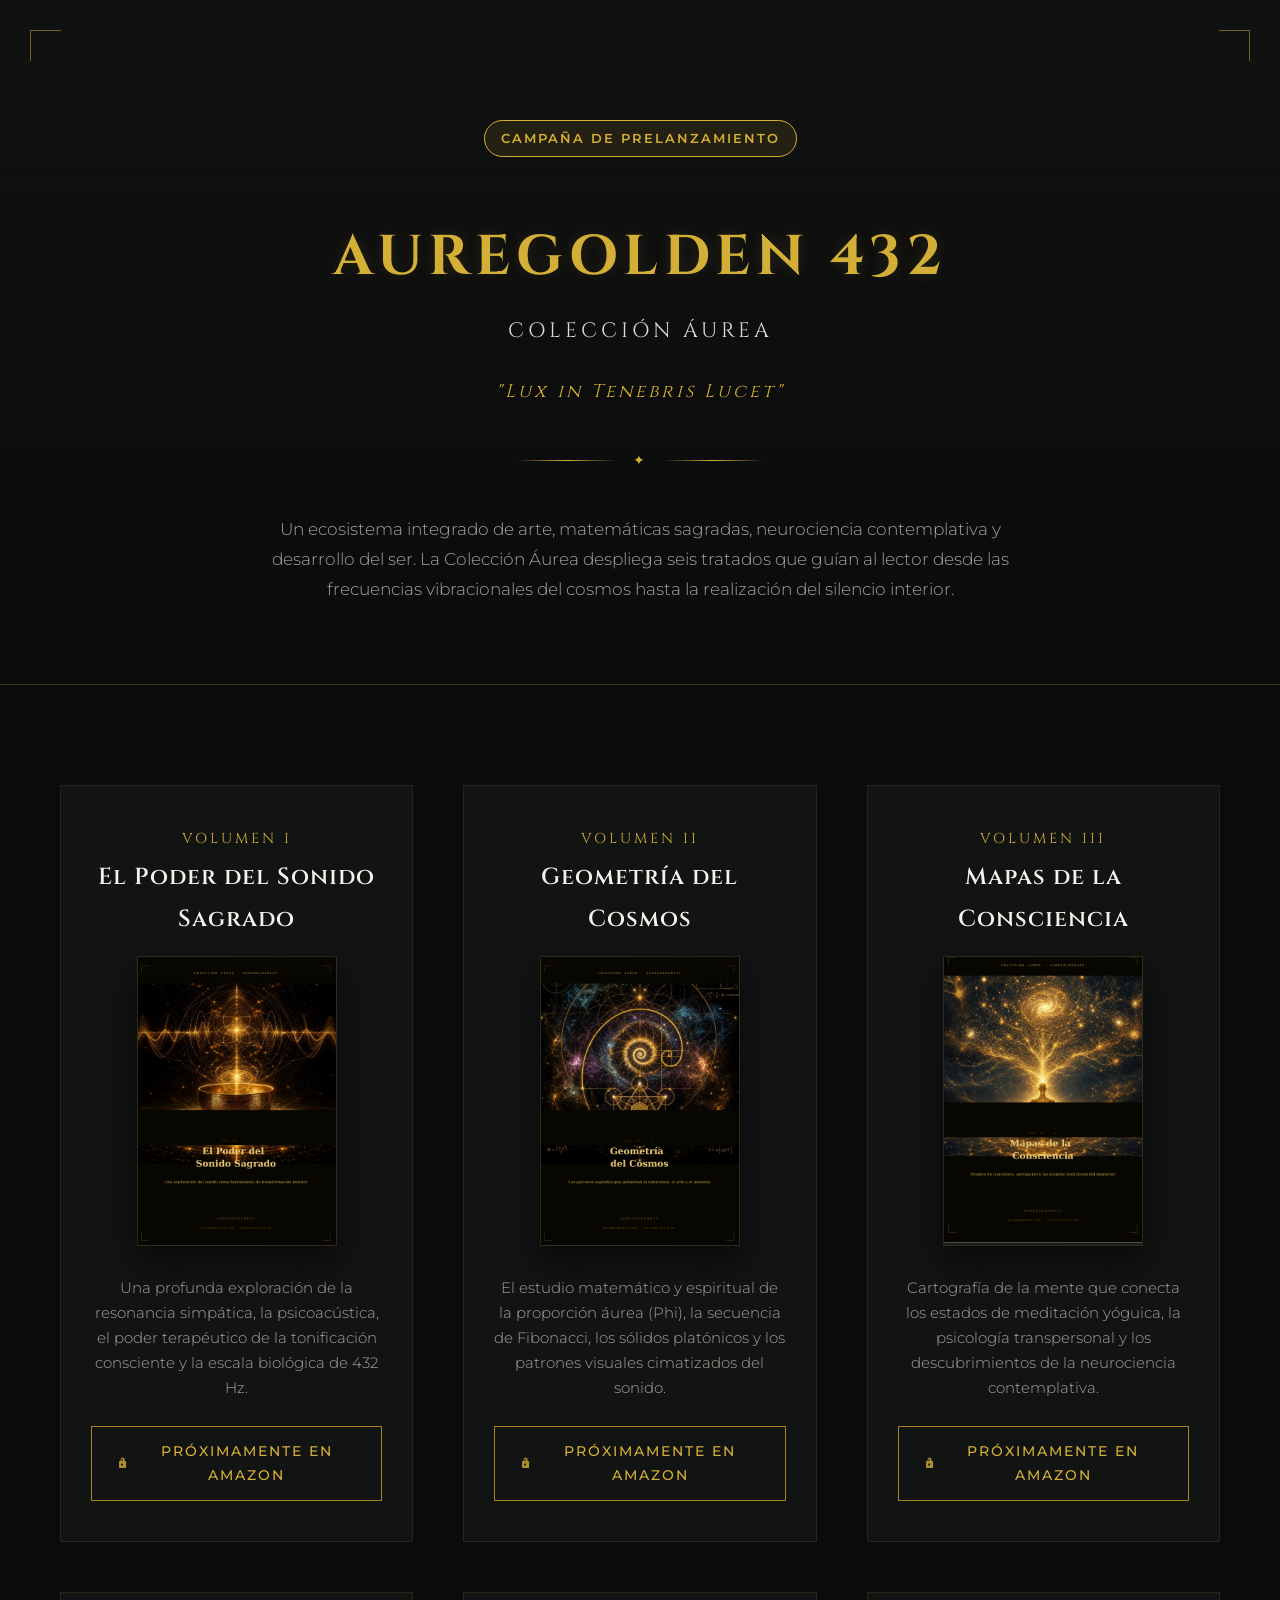
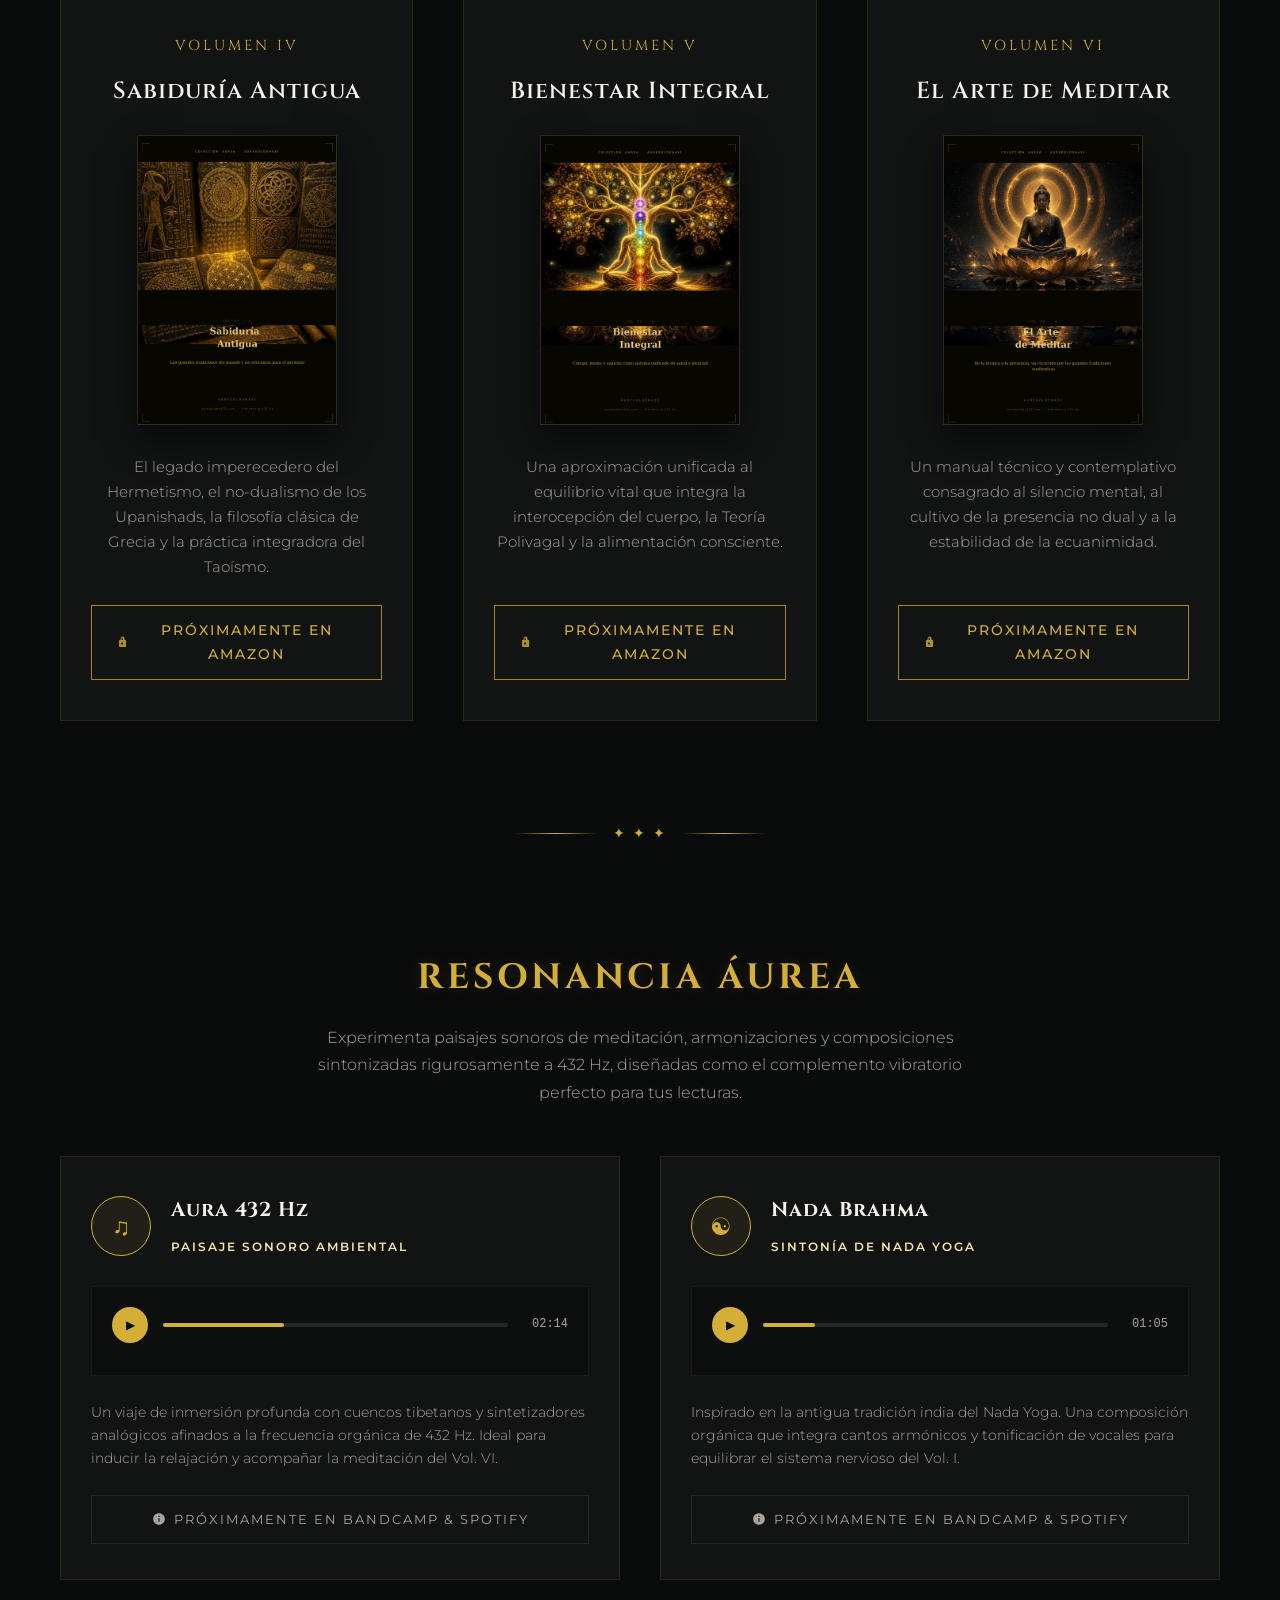
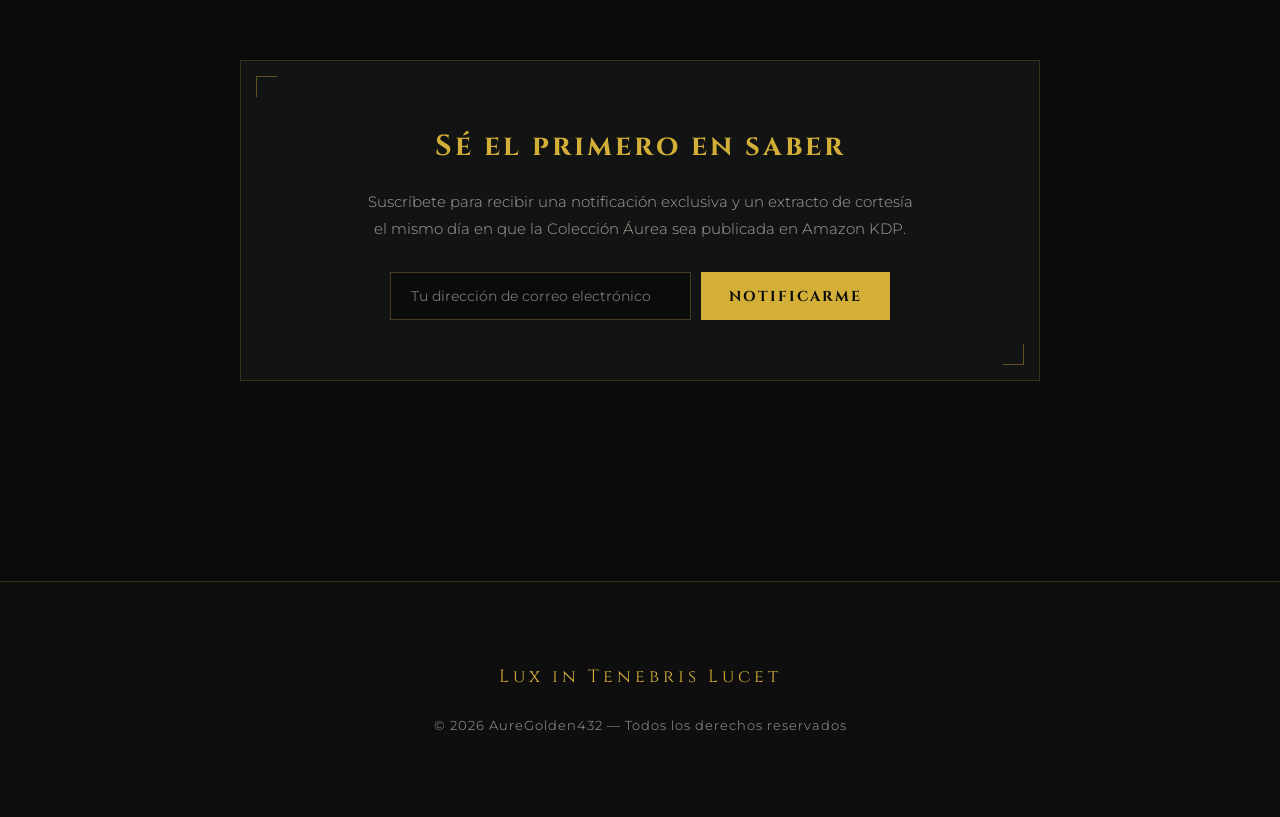
==== biblioteca.html @ 15195455 "Create biblioteca.html" ====
<!DOCTYPE html>
<html lang="es">
<head>
    <meta charset="UTF-8">
    <meta name="viewport" content="width=device-width, initial-scale=1.0">
    <title>AureGolden 432 — Colección Áurea (Edición Limitada)</title>
    <!-- Fuentes elegantes de Google Fonts -->
    <link href="https://fonts.googleapis.com/css2?family=Cinzel:wght@400;600;700&family=Montserrat:wght@300;400;500;600&display=swap" rel="stylesheet">
    <style>
        :root {
            --bg-deep: #0A0B0B;        /* Fondo oscuro suavizado para evitar fatiga */
            --bg-card: #121313;        /* Fondo de tarjetas carbón profundo */
            --gold: #D4AF37;           /* Dorado metálico principal */
            --gold-light: #F3E5AB;     /* Champaña suave para brillos y textos finos */
            --gold-dark: #AA8222;      /* Dorado envejecido para sombras y bordes */
            --text-light: #F5F2EB;     /* Crema cálido para el texto de lectura */
            --text-muted: #A8A49C;     /* Gris warm para subtítulos y descripciones */
            --border-gold: rgba(212, 175, 55, 0.2);
        }

        /* Reset y estilos base */
        * {
            box-sizing: border-box;
            margin: 0;
            padding: 0;
        }

        body {
            background-color: var(--bg-deep);
            color: var(--text-light);
            font-family: 'Montserrat', sans-serif;
            line-height: 1.8;
            overflow-x: hidden;
        }

        /* Adornos geométricos */
        .gold-divider {
            display: flex;
            align-items: center;
            justify-content: center;
            margin: 40px auto;
            max-width: 250px;
        }

        .gold-divider::before, .gold-divider::after {
            content: "";
            flex: 1;
            height: 1px;
            background: linear-gradient(90deg, transparent, var(--gold), transparent);
        }

        .gold-divider span {
            color: var(--gold);
            margin: 0 15px;
            font-size: 14px;
            letter-spacing: 2px;
        }

        /* Encabezado Monumental */
        header {
            position: relative;
            text-align: center;
            padding: 120px 20px 80px 20px;
            background: linear-gradient(180deg, rgba(18, 19, 19, 0.8) 0%, rgba(10, 11, 11, 0) 100%);
            border-bottom: 1px solid var(--border-gold);
        }

        /* Esquinas decorativas del Header */
        header::before, header::after {
            content: "";
            position: absolute;
            width: 30px;
            height: 30px;
            border-color: var(--gold);
            border-style: solid;
            pointer-events: none;
            opacity: 0.5;
        }
        header::before { top: 30px; left: 30px; border-width: 1px 0 0 1px; }
        header::after { top: 30px; right: 30px; border-width: 1px 1px 0 0; }

        h1 {
            font-family: 'Cinzel', serif;
            color: var(--gold);
            font-size: 3.5rem;
            font-weight: 700;
            margin-bottom: 5px;
            letter-spacing: 6px;
            text-shadow: 0 0 15px rgba(212, 175, 55, 0.15);
        }

        .subtitle {
            font-family: 'Cinzel', serif;
            font-size: 1.3rem;
            letter-spacing: 4px;
            color: var(--text-light);
            text-transform: uppercase;
            opacity: 0.9;
        }

        .motto {
            font-family: 'Cinzel', serif;
            font-style: italic;
            color: var(--gold);
            margin: 25px 0;
            font-size: 1.15rem;
            letter-spacing: 3px;
        }

        .header-description {
            max-width: 750px;
            margin: 25px auto 0 auto;
            font-size: 1.05rem;
            color: var(--text-muted);
            font-weight: 300;
        }

        /* Contenedor y Cuadrícula */
        .container {
            max-width: 1200px;
            margin: 0 auto;
            padding: 80px 20px;
        }

        .pre-release-badge {
            display: inline-block;
            background-color: rgba(212, 175, 55, 0.1);
            border: 1px solid var(--gold);
            color: var(--gold);
            padding: 6px 16px;
            font-size: 0.8rem;
            letter-spacing: 2px;
            text-transform: uppercase;
            font-weight: 600;
            margin-bottom: 50px;
            border-radius: 20px;
        }

        .grid {
            display: grid;
            grid-template-columns: repeat(auto-fit, minmax(340px, 1fr));
            gap: 50px;
            margin-top: 20px;
        }

        /* Tarjetas de Libros */
        .card {
            background-color: var(--bg-card);
            border: 1px solid rgba(212, 175, 55, 0.12);
            padding: 40px 30px;
            position: relative;
            transition: all 0.4s cubic-bezier(0.165, 0.84, 0.44, 1);
            display: flex;
            flex-direction: column;
            align-items: center;
            text-align: center;
        }

        /* Esquinas de diseño en L en tarjetas (al pasar el cursor) */
        .card::before, .card::after {
            content: "";
            position: absolute;
            width: 15px;
            height: 15px;
            border-color: var(--gold);
            border-style: solid;
            opacity: 0;
            transition: all 0.3s ease;
            pointer-events: none;
        }
        /* Esquina superior izquierda */
        .card::before { top: 15px; left: 15px; border-width: 1px 0 0 1px; }
        /* Esquina inferior derecha */
        .card::after { bottom: 15px; right: 15px; border-width: 0 1px 1px 0; }

        .card:hover {
            transform: translateY(-8px);
            border-color: rgba(212, 175, 55, 0.4);
            box-shadow: 0 15px 35px rgba(0, 0, 0, 0.6), 0 0 25px rgba(212, 175, 55, 0.05);
        }

        .card:hover::before, .card:hover::after {
            opacity: 0.7;
        }

        /* Portadas e Ilustraciones */
        .cover-container {
            width: 200px;
            height: 290px;
            position: relative;
            margin-bottom: 30px;
            box-shadow: 0 15px 30px rgba(0, 0, 0, 0.5);
            background: linear-gradient(135deg, #181919 0%, #0d0e0e 100%);
            border: 1px solid rgba(212, 175, 55, 0.15);
            transition: transform 0.3s ease;
        }

        .card:hover .cover-container {
            transform: scale(1.03);
            border-color: var(--gold);
        }

        .cover-img {
            width: 100%;
            height: 100%;
            object-fit: cover;
        }

        /* Marcador de Libro (cuando la imagen no carga) */
        .cover-fallback {
            position: absolute;
            top: 0;
            left: 0;
            width: 100%;
            height: 100%;
            display: flex;
            flex-direction: column;
            align-items: center;
            justify-content: center;
            padding: 20px;
            color: var(--gold);
            background: linear-gradient(135deg, #141515 0%, #070808 100%);
        }

        .cover-fallback .symbol {
            font-size: 2.2rem;
            margin-bottom: 10px;
        }

        .cover-fallback .vol {
            font-family: 'Cinzel', serif;
            font-size: 0.85rem;
            letter-spacing: 2px;
            text-transform: uppercase;
            opacity: 0.8;
        }

        /* Títulos y Sinopsis */
        .card-num {
            font-family: 'Cinzel', serif;
            color: var(--gold);
            font-size: 0.9rem;
            letter-spacing: 3px;
            text-transform: uppercase;
            margin-bottom: 5px;
        }

        .card h3 {
            font-family: 'Cinzel', serif;
            color: var(--text-light);
            font-size: 1.45rem;
            font-weight: 600;
            letter-spacing: 1px;
            margin-bottom: 15px;
            min-height: 56px;
            display: flex;
            align-items: center;
            justify-content: center;
        }

        .card p {
            font-size: 0.92rem;
            color: var(--text-muted);
            font-weight: 300;
            line-height: 1.7;
            flex-grow: 1;
            margin-bottom: 25px;
        }

        /* Botón de Venta (Próximamente) */
        .btn-coming {
            display: flex;
            align-items: center;
            justify-content: center;
            background-color: transparent;
            color: var(--gold);
            border: 1px solid var(--gold-dark);
            padding: 12px 24px;
            text-decoration: none;
            font-weight: 500;
            font-size: 0.85rem;
            letter-spacing: 2px;
            text-transform: uppercase;
            transition: all 0.3s ease;
            width: 100%;
            cursor: default;
        }

        .btn-coming svg {
            margin-right: 8px;
            fill: var(--gold);
            width: 14px;
            height: 14px;
            opacity: 0.8;
        }

        .card:hover .btn-coming {
            background-color: rgba(212, 175, 55, 0.05);
            border-color: var(--gold);
            box-shadow: 0 0 15px rgba(212, 175, 55, 0.1);
        }

        /* Sección de Registro / Notificación */
        .notify-section {
            background-color: var(--bg-card);
            border: 1px solid var(--border-gold);
            max-width: 800px;
            margin: 80px auto 20px auto;
            padding: 60px 40px;
            text-align: center;
            position: relative;
        }

        /* Esquinas de la sección de notificación */
        .notify-section::before, .notify-section::after {
            content: "";
            position: absolute;
            width: 20px;
            height: 20px;
            border-color: var(--gold);
            border-style: solid;
            opacity: 0.4;
        }
        .notify-section::before { top: 15px; left: 15px; border-width: 1px 0 0 1px; }
        .notify-section::after { bottom: 15px; right: 15px; border-width: 0 1px 1px 0; }

        .notify-section h2 {
            font-family: 'Cinzel', serif;
            color: var(--gold);
            font-size: 1.8rem;
            margin-bottom: 15px;
            letter-spacing: 3px;
        }

        .notify-section p {
            color: var(--text-muted);
            font-size: 0.95rem;
            max-width: 550px;
            margin: 0 auto 30px auto;
            font-weight: 300;
        }

        /* Formulario */
        .notify-form {
            display: flex;
            max-width: 500px;
            margin: 0 auto;
            gap: 10px;
        }

        .notify-input {
            flex-grow: 1;
            background-color: var(--bg-deep);
            border: 1px solid rgba(212, 175, 55, 0.3);
            padding: 14px 20px;
            color: var(--text-light);
            font-family: 'Montserrat', sans-serif;
            font-size: 0.9rem;
            outline: none;
            transition: all 0.3s ease;
        }

        .notify-input:focus {
            border-color: var(--gold);
            box-shadow: 0 0 10px rgba(212, 175, 55, 0.1);
        }

        .notify-btn {
            background-color: var(--gold);
            color: var(--bg-deep);
            border: none;
            padding: 14px 28px;
            font-family: 'Cinzel', serif;
            font-weight: 700;
            font-size: 0.9rem;
            letter-spacing: 2px;
            cursor: pointer;
            transition: all 0.3s ease;
            text-transform: uppercase;
        }

        .notify-btn:hover {
            background-color: var(--gold-light);
            box-shadow: 0 0 15px rgba(212, 175, 55, 0.3);
        }

        /* Footer */
        footer {
            text-align: center;
            padding: 80px 20px;
            border-top: 1px solid var(--border-gold);
            margin-top: 100px;
            background-color: rgba(18, 19, 19, 0.5);
        }

        footer .f-motto {
            font-family: 'Cinzel', serif;
            color: var(--gold);
            letter-spacing: 4px;
            font-size: 1.1rem;
            margin-bottom: 20px;
        }

        footer .f-rights {
            font-size: 0.8rem;
            color: var(--text-muted);
            letter-spacing: 1px;
            font-weight: 300;
        }

        /* Responsividad */
        @media (max-width: 768px) {
            h1 { font-size: 2.5rem; }
            .notify-form { flex-direction: column; }
            .notify-btn { width: 100%; }
        }

        /* =================================********* */
        /* SECCIÓN DE MÚSICA / PAISAJES SONOROS */
        /* =================================********* */
        .music-section-title {
            font-family: 'Cinzel', serif;
            color: var(--gold);
            font-size: 2.2rem;
            text-align: center;
            margin: 100px auto 15px auto;
            letter-spacing: 4px;
            text-transform: uppercase;
            text-shadow: 0 0 15px rgba(212, 175, 55, 0.15);
        }

        .music-section-description {
            text-align: center;
            max-width: 650px;
            margin: 0 auto 50px auto;
            color: var(--text-muted);
            font-size: 1rem;
            font-weight: 300;
            line-height: 1.7;
        }

        .music-grid {
            display: grid;
            grid-template-columns: repeat(auto-fit, minmax(320px, 1fr));
            gap: 40px;
            margin-bottom: 80px;
        }

        .music-card {
            background-color: var(--bg-card);
            border: 1px solid rgba(212, 175, 55, 0.12);
            padding: 35px 30px;
            position: relative;
            display: flex;
            flex-direction: column;
            transition: all 0.4s cubic-bezier(0.165, 0.84, 0.44, 1);
        }

        /* Esquinas de diseño en L en tarjetas de música */
        .music-card::before, .music-card::after {
            content: "";
            position: absolute;
            width: 15px;
            height: 15px;
            border-color: var(--gold);
            border-style: solid;
            opacity: 0;
            transition: all 0.3s ease;
            pointer-events: none;
        }
        .music-card::before { top: 15px; left: 15px; border-width: 1px 0 0 1px; }
        .music-card::after { bottom: 15px; right: 15px; border-width: 0 1px 1px 0; }

        .music-card:hover {
            transform: translateY(-5px);
            border-color: rgba(212, 175, 55, 0.4);
            box-shadow: 0 15px 35px rgba(0, 0, 0, 0.6), 0 0 25px rgba(212, 175, 55, 0.05);
        }

        .music-card:hover::before, .music-card:hover::after {
            opacity: 0.7;
        }

        .track-info {
            display: flex;
            align-items: center;
            gap: 20px;
            margin-bottom: 25px;
        }

        .track-icon-wrapper {
            width: 60px;
            height: 60px;
            background-color: rgba(212, 175, 55, 0.08);
            border: 1px solid var(--gold);
            border-radius: 50%;
            display: flex;
            align-items: center;
            justify-content: center;
            color: var(--gold);
            font-size: 1.5rem;
            flex-shrink: 0;
            transition: all 0.3s ease;
        }

        .music-card:hover .track-icon-wrapper {
            background-color: var(--gold);
            color: var(--bg-deep);
            box-shadow: 0 0 15px rgba(212, 175, 55, 0.25);
        }

        .track-meta h4 {
            font-family: 'Cinzel', serif;
            color: var(--text-light);
            font-size: 1.25rem;
            letter-spacing: 1px;
            margin-bottom: 4px;
        }

        .track-meta span {
            color: var(--gold-light);
            font-size: 0.75rem;
            letter-spacing: 2px;
            text-transform: uppercase;
            font-weight: 600;
        }

        /* Reproductor Simulado */
        .player-simulated {
            background: rgba(10, 11, 11, 0.6);
            border: 1px solid rgba(212, 175, 55, 0.08);
            padding: 20px;
            margin-bottom: 25px;
        }

        .player-controls {
            display: flex;
            align-items: center;
            gap: 15px;
            margin-bottom: 12px;
        }

        .play-btn-sim {
            width: 36px;
            height: 36px;
            border-radius: 50%;
            background-color: var(--gold);
            color: var(--bg-deep);
            display: flex;
            align-items: center;
            justify-content: center;
            font-size: 0.75rem;
            cursor: pointer;
            transition: all 0.2s ease;
            border: none;
        }

        .play-btn-sim:hover {
            transform: scale(1.08);
            background-color: var(--gold-light);
        }

        .progress-bar-container {
            flex-grow: 1;
            height: 4px;
            background-color: rgba(255, 255, 255, 0.1);
            border-radius: 2px;
            position: relative;
        }

        .progress-bar-fill {
            height: 100%;
            background-color: var(--gold);
            border-radius: 2px;
            position: absolute;
            top: 0;
            left: 0;
        }

        .fill-35 { width: 35%; }
        .fill-15 { width: 15%; }

        .time-display {
            font-size: 0.75rem;
            color: var(--text-muted);
            min-width: 45px;
            text-align: right;
            font-family: monospace;
        }

        .track-text {
            font-size: 0.9rem;
            color: var(--text-muted);
            font-weight: 300;
            line-height: 1.6;
            margin-bottom: 25px;
            flex-grow: 1;
        }

        .btn-music-release {
            display: flex;
            align-items: center;
            justify-content: center;
            background-color: transparent;
            color: var(--text-muted);
            border: 1px solid rgba(255,255,255,0.08);
            padding: 12px 24px;
            font-size: 0.8rem;
            letter-spacing: 2px;
            text-transform: uppercase;
            text-decoration: none;
            transition: all 0.3s ease;
            width: 100%;
            cursor: default;
        }

        .music-card:hover .btn-music-release {
            color: var(--gold-light);
            border-color: rgba(212,175,55,0.3);
            background-color: rgba(212, 175, 55, 0.03);
        }

        .btn-music-release svg {
            margin-right: 8px;
            fill: currentColor;
            width: 14px;
            height: 14px;
        }
    </style>
</head>
<body>

    <header>
        <div class="pre-release-badge">Campaña de Prelanzamiento</div>
        <h1>AUREGOLDEN 432</h1>
        <div class="subtitle">Colección Áurea</div>
        <p class="motto">"Lux in Tenebris Lucet"</p>
        <div class="gold-divider"><span>✦</span></div>
        <p class="header-description">
            Un ecosistema integrado de arte, matemáticas sagradas, neurociencia contemplativa y desarrollo del ser.
            La Colección Áurea despliega seis tratados que guían al lector desde las frecuencias vibracionales del cosmos hasta la realización del silencio interior.
        </p>
    </header>

    <div class="container">
        <div class="grid">

            <!-- Volumen I -->
            <div class="card">
                <div class="card-num">Volumen I</div>
                <h3>El Poder del Sonido Sagrado</h3>
                <div class="cover-container">
                    <img src="./images/vol1_el_poder_del_sonido_sagrado.png" alt="Volumen I Cover" class="cover-img" onerror="this.style.display='none'; this.nextElementSibling.style.display='flex';">
                    <div class="cover-fallback" style="display:none;">
                        <span class="symbol">♪</span>
                        <span class="vol">Vol. I</span>
                    </div>
                </div>
                <p>Una profunda exploración de la resonancia simpática, la psicoacústica, el poder terapéutico de la tonificación consciente y la escala biológica de 432 Hz.</p>
                <div class="btn-coming">
                    <svg viewBox="0 0 24 24"><path d="M18 8h-1V6c0-2.76-1.24-5-4-5S9 3.24 9 6v2H8c-1.1 0-2 .9-2 2v10c0 1.1.9 2 2 2h10c1.1 0 2-.9 2-2V10c0-1.1-.9-2-2-2zm-6 9c-1.1 0-2-.9-2-2s.9-2 2-2 2 .9 2 2-.9 2-2 2zm3.1-9H10.9V6c0-1.66.3-3 1.1-3s1.1 1.34 1.1 3v2z"/></svg>
                    Próximamente en Amazon
                </div>
            </div>

            <!-- Volumen II -->
            <div class="card">
                <div class="card-num">Volumen II</div>
                <h3>Geometría del Cosmos</h3>
                <div class="cover-container">
                    <img src="./images/vol2_geometria_del_cosmos.png" alt="Volumen II Cover" class="cover-img" onerror="this.style.display='none'; this.nextElementSibling.style.display='flex';">
                    <div class="cover-fallback" style="display:none;">
                        <span class="symbol">✦</span>
                        <span class="vol">Vol. II</span>
                    </div>
                </div>
                <p>El estudio matemático y espiritual de la proporción áurea (Phi), la secuencia de Fibonacci, los sólidos platónicos y los patrones visuales cimatizados del sonido.</p>
                <div class="btn-coming">
                    <svg viewBox="0 0 24 24"><path d="M18 8h-1V6c0-2.76-1.24-5-4-5S9 3.24 9 6v2H8c-1.1 0-2 .9-2 2v10c0 1.1.9 2 2 2h10c1.1 0 2-.9 2-2V10c0-1.1-.9-2-2-2zm-6 9c-1.1 0-2-.9-2-2s.9-2 2-2 2 .9 2 2-.9 2-2 2zm3.1-9H10.9V6c0-1.66.3-3 1.1-3s1.1 1.34 1.1 3v2z"/></svg>
                    Próximamente en Amazon
                </div>
            </div>

            <!-- Volumen III -->
            <div class="card">
                <div class="card-num">Volumen III</div>
                <h3>Mapas de la Consciencia</h3>
                <div class="cover-container">
                    <img src="./images/vol3_mapas_de_la_consciencia.png" alt="Volumen III Cover" class="cover-img" onerror="this.style.display='none'; this.nextElementSibling.style.display='flex';">
                    <div class="cover-fallback" style="display:none;">
                        <span class="symbol">◎</span>
                        <span class="vol">Vol. III</span>
                    </div>
                </div>
                <p>Cartografía de la mente que conecta los estados de meditación yóguica, la psicología transpersonal y los descubrimientos de la neurociencia contemplativa.</p>
                <div class="btn-coming">
                    <svg viewBox="0 0 24 24"><path d="M18 8h-1V6c0-2.76-1.24-5-4-5S9 3.24 9 6v2H8c-1.1 0-2 .9-2 2v10c0 1.1.9 2 2 2h10c1.1 0 2-.9 2-2V10c0-1.1-.9-2-2-2zm-6 9c-1.1 0-2-.9-2-2s.9-2 2-2 2 .9 2 2-.9 2-2 2zm3.1-9H10.9V6c0-1.66.3-3 1.1-3s1.1 1.34 1.1 3v2z"/></svg>
                    Próximamente en Amazon
                </div>
            </div>

            <!-- Volumen IV -->
            <div class="card">
                <div class="card-num">Volumen IV</div>
                <h3>Sabiduría Antigua</h3>
                <div class="cover-container">
                    <img src="./images/vol4_sabiduria_antigua.png" alt="Volumen IV Cover" class="cover-img" onerror="this.style.display='none'; this.nextElementSibling.style.display='flex';">
                    <div class="cover-fallback" style="display:none;">
                        <span class="symbol">▢</span>
                        <span class="vol">Vol. IV</span>
                    </div>
                </div>
                <p>El legado imperecedero del Hermetismo, el no-dualismo de los Upanishads, la filosofía clásica de Grecia y la práctica integradora del Taoísmo.</p>
                <div class="btn-coming">
                    <svg viewBox="0 0 24 24"><path d="M18 8h-1V6c0-2.76-1.24-5-4-5S9 3.24 9 6v2H8c-1.1 0-2 .9-2 2v10c0 1.1.9 2 2 2h10c1.1 0 2-.9 2-2V10c0-1.1-.9-2-2-2zm-6 9c-1.1 0-2-.9-2-2s.9-2 2-2 2 .9 2 2-.9 2-2 2zm3.1-9H10.9V6c0-1.66.3-3 1.1-3s1.1 1.34 1.1 3v2z"/></svg>
                    Próximamente en Amazon
                </div>
            </div>

            <!-- Volumen V -->
            <div class="card">
                <div class="card-num">Volumen V</div>
                <h3>Bienestar Integral</h3>
                <div class="cover-container">
                    <img src="./images/vol5_bienestar_integral.png" alt="Volumen V Cover" class="cover-img" onerror="this.style.display='none'; this.nextElementSibling.style.display='flex';">
                    <div class="cover-fallback" style="display:none;">
                        <span class="symbol">✿</span>
                        <span class="vol">Vol. V</span>
                    </div>
                </div>
                <p>Una aproximación unificada al equilibrio vital que integra la interocepción del cuerpo, la Teoría Polivagal y la alimentación consciente.</p>
                <div class="btn-coming">
                    <svg viewBox="0 0 24 24"><path d="M18 8h-1V6c0-2.76-1.24-5-4-5S9 3.24 9 6v2H8c-1.1 0-2 .9-2 2v10c0 1.1.9 2 2 2h10c1.1 0 2-.9 2-2V10c0-1.1-.9-2-2-2zm-6 9c-1.1 0-2-.9-2-2s.9-2 2-2 2 .9 2 2-.9 2-2 2zm3.1-9H10.9V6c0-1.66.3-3 1.1-3s1.1 1.34 1.1 3v2z"/></svg>
                    Próximamente en Amazon
                </div>
            </div>

            <!-- Volumen VI -->
            <div class="card">
                <div class="card-num">Volumen VI</div>
                <h3>El Arte de Meditar</h3>
                <div class="cover-container">
                    <img src="./images/vol6_el_arte_de_meditar.png" alt="Volumen VI Cover" class="cover-img" onerror="this.style.display='none'; this.nextElementSibling.style.display='flex';">
                    <div class="cover-fallback" style="display:none;">
                        <span class="symbol">☯</span>
                        <span class="vol">Vol. VI</span>
                    </div>
                </div>
                <p>Un manual técnico y contemplativo consagrado al silencio mental, al cultivo de la presencia no dual y a la estabilidad de la ecuanimidad.</p>
                <div class="btn-coming">
                    <svg viewBox="0 0 24 24"><path d="M18 8h-1V6c0-2.76-1.24-5-4-5S9 3.24 9 6v2H8c-1.1 0-2 .9-2 2v10c0 1.1.9 2 2 2h10c1.1 0 2-.9 2-2V10c0-1.1-.9-2-2-2zm-6 9c-1.1 0-2-.9-2-2s.9-2 2-2 2 .9 2 2-.9 2-2 2zm3.1-9H10.9V6c0-1.66.3-3 1.1-3s1.1 1.34 1.1 3v2z"/></svg>
                    Próximamente en Amazon
                </div>
            </div>

        </div>


        <!-- División Áurea Decorativa -->
        <div class="gold-divider" style="margin: 100px auto 40px auto;"><span>✦ ✦ ✦</span></div>

        <!-- SECCIÓN DE RESONANCIA SONORA / MÚSICA -->
        <h2 class="music-section-title">Resonancia Áurea</h2>
        <p class="music-section-description">
            Experimenta paisajes sonoros de meditación, armonizaciones y composiciones sintonizadas rigurosamente a 432 Hz, diseñadas como el complemento vibratorio perfecto para tus lecturas.
        </p>

        <div class="music-grid">

            <!-- Álbum / Pista 1 -->
            <div class="music-card">
                <div class="track-info">
                    <div class="track-icon-wrapper">
                        <span>♫</span>
                    </div>
                    <div class="track-meta">
                        <h4>Aura 432 Hz</h4>
                        <span>Paisaje Sonoro Ambiental</span>
                    </div>
                </div>

                <!-- Reproductor Simulado -->
                <div class="player-simulated">
                    <div class="player-controls">
                        <button class="play-btn-sim" onclick="alert('Esta es una demostración visual. Podrás escuchar la pista de alta calidad cuando sea lanzada oficialmente.')">▶</button>
                        <div class="progress-bar-container">
                            <div class="progress-bar-fill fill-35"></div>
                        </div>
                        <div class="time-display">02:14</div>
                    </div>
                </div>

                <p class="track-text">Un viaje de inmersión profunda con cuencos tibetanos y sintetizadores analógicos afinados a la frecuencia orgánica de 432 Hz. Ideal para inducir la relajación y acompañar la meditación del Vol. VI.</p>

                <div class="btn-music-release">
                    <svg viewBox="0 0 24 24"><path d="M12 2C6.48 2 2 6.48 2 12s4.48 10 10 10 10-4.48 10-10S17.52 2 12 2zm1 14.5h-2v-6h2v6zm0-8h-2V6.5h2v2z"/></svg>
                    Próximamente en Bandcamp & Spotify
                </div>
            </div>

            <!-- Álbum / Pista 2 -->
            <div class="music-card">
                <div class="track-info">
                    <div class="track-icon-wrapper">
                        <span>☯</span>
                    </div>
                    <div class="track-meta">
                        <h4>Nada Brahma</h4>
                        <span>Sintonía de Nada Yoga</span>
                    </div>
                </div>

                <!-- Reproductor Simulado -->
                <div class="player-simulated">
                    <div class="player-controls">
                        <button class="play-btn-sim" onclick="alert('Esta es una demostración visual. Podrás escuchar la pista de alta calidad cuando sea lanzada oficialmente.')">▶</button>
                        <div class="progress-bar-container">
                            <div class="progress-bar-fill fill-15"></div>
                        </div>
                        <div class="time-display">01:05</div>
                    </div>
                </div>

                <p class="track-text">Inspirado en la antigua tradición india del Nada Yoga. Una composición orgánica que integra cantos armónicos y tonificación de vocales para equilibrar el sistema nervioso del Vol. I.</p>

                <div class="btn-music-release">
                    <svg viewBox="0 0 24 24"><path d="M12 2C6.48 2 2 6.48 2 12s4.48 10 10 10 10-4.48 10-10S17.52 2 12 2zm1 14.5h-2v-6h2v6zm0-8h-2V6.5h2v2z"/></svg>
                    Próximamente en Bandcamp & Spotify
                </div>
            </div>

        </div>

        <!-- Sección de notificación -->
        <div class="notify-section">
            <h2>Sé el primero en saber</h2>
            <p>Suscríbete para recibir una notificación exclusiva y un extracto de cortesía el mismo día en que la Colección Áurea sea publicada en Amazon KDP.</p>
            <form class="notify-form" onsubmit="alert('¡Gracias! Te avisaremos tan pronto como la colección esté disponible en Amazon.'); this.reset(); return false;">
                <input type="email" class="notify-input" placeholder="Tu dirección de correo electrónico" required>
                <button type="submit" class="notify-btn">Notificarme</button>
            </form>
        </div>

    </div>

    <footer>
        <p class="f-motto">Lux in Tenebris Lucet</p>
        <p class="f-rights">© 2026 AureGolden432 — Todos los derechos reservados</p>
    </footer>

</body>
</html>
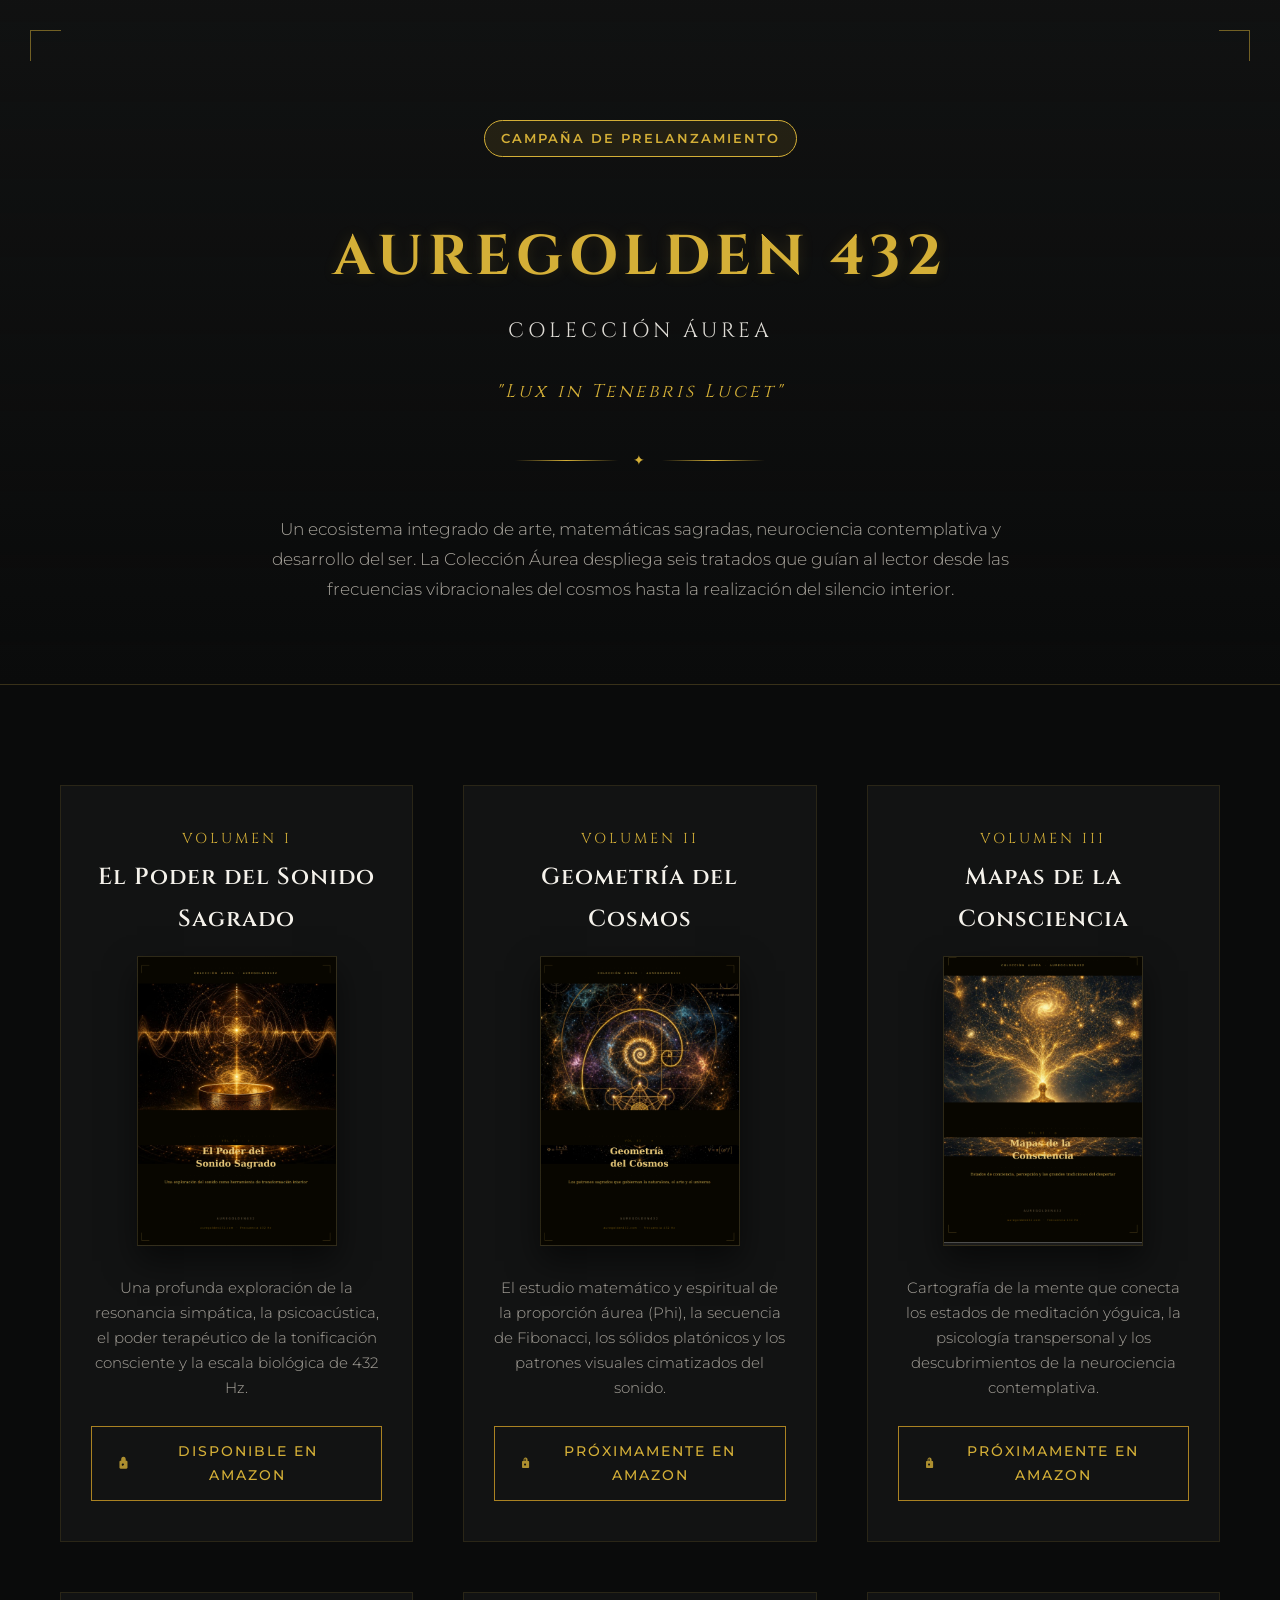
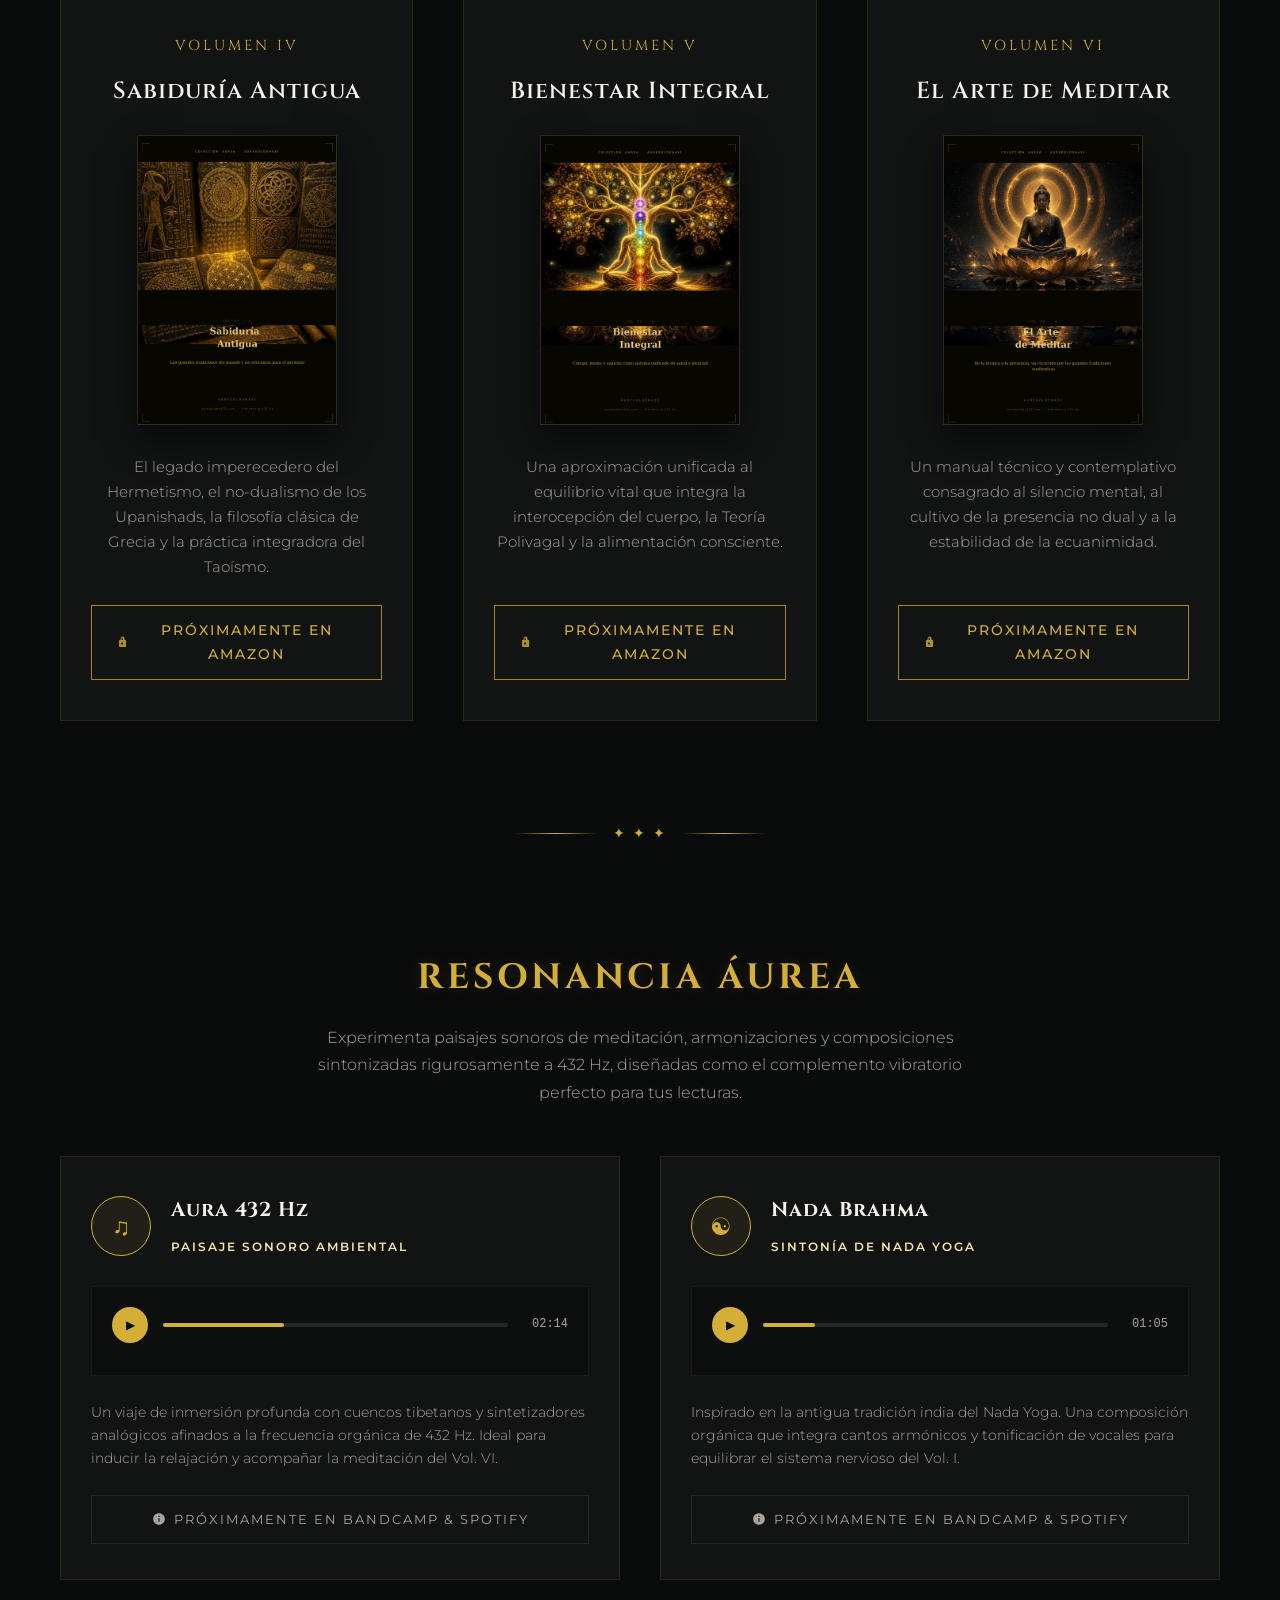
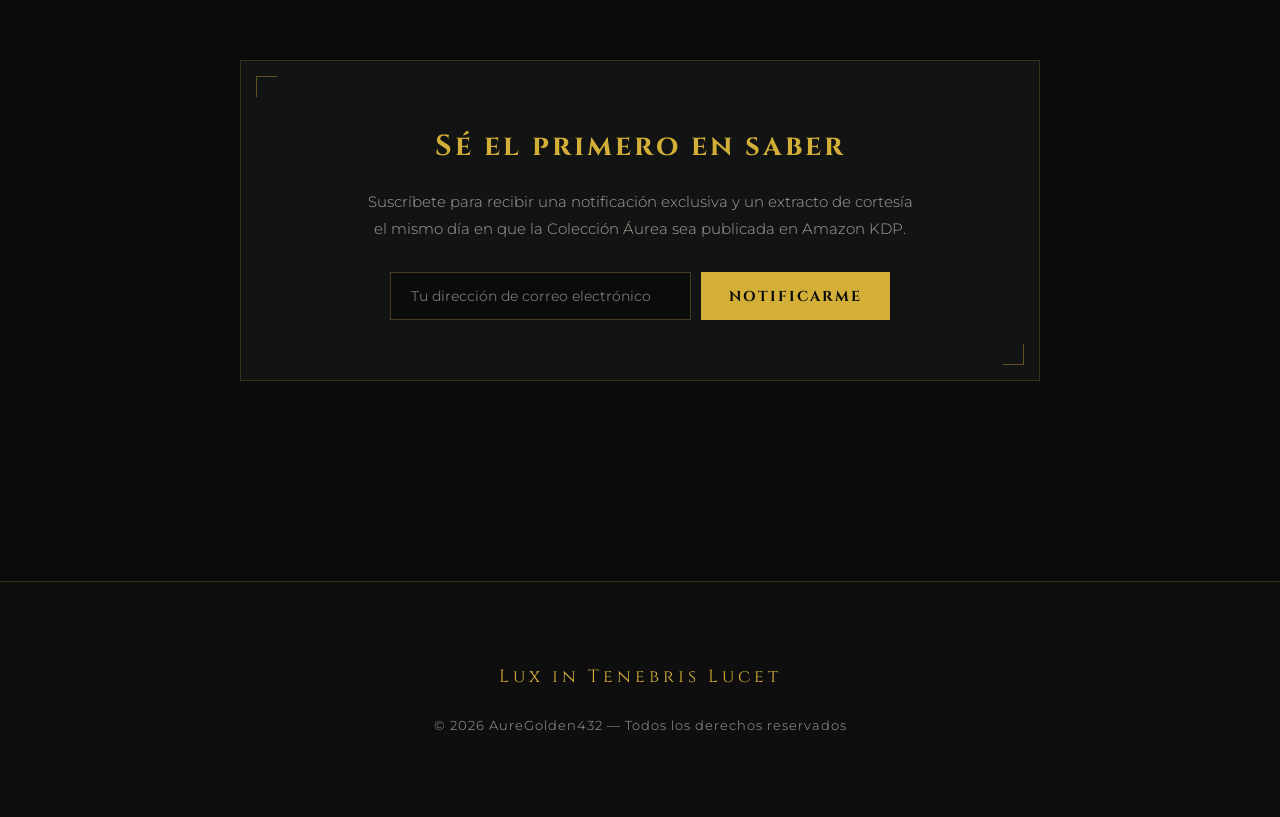
==== commit 3b7987e8: "Volumen I disponible en Amazon" ====
--- a/biblioteca.html
+++ b/biblioteca.html
@@ -657,10 +657,15 @@
                     </div>
                 </div>
                 <p>Una profunda exploración de la resonancia simpática, la psicoacústica, el poder terapéutico de la tonificación consciente y la escala biológica de 432 Hz.</p>
-                <div class="btn-coming">
-                    <svg viewBox="0 0 24 24"><path d="M18 8h-1V6c0-2.76-1.24-5-4-5S9 3.24 9 6v2H8c-1.1 0-2 .9-2 2v10c0 1.1.9 2 2 2h10c1.1 0 2-.9 2-2V10c0-1.1-.9-2-2-2zm-6 9c-1.1 0-2-.9-2-2s.9-2 2-2 2 .9 2 2-.9 2-2 2zm3.1-9H10.9V6c0-1.66.3-3 1.1-3s1.1 1.34 1.1 3v2z"/></svg>
-                    Próximamente en Amazon
-                </div>
+                <a class="btn-coming"
+   href="https://www.amazon.es/dp/B0HGN8BSTH"
+   target="_blank">
+
+    <svg viewBox="0 0 24 24"><path d="M18 8h-1V6c0-2.76-1.24-5-4-5S9 3.24 9 6v2H8c-1.1 0-2 .9-2 2v10c0 1.1.9 2 2 2h10c1.1 0 2-.9 2-2V10c0-1.1-.9-2-2-2zm-6 9c-1.1 0-2-.9-2-2s.9-2 2-2 2 .9 2 2-.3v2z"/></svg>
+
+    Disponible en Amazon
+
+</a>
             </div>
 
             <!-- Volumen II -->
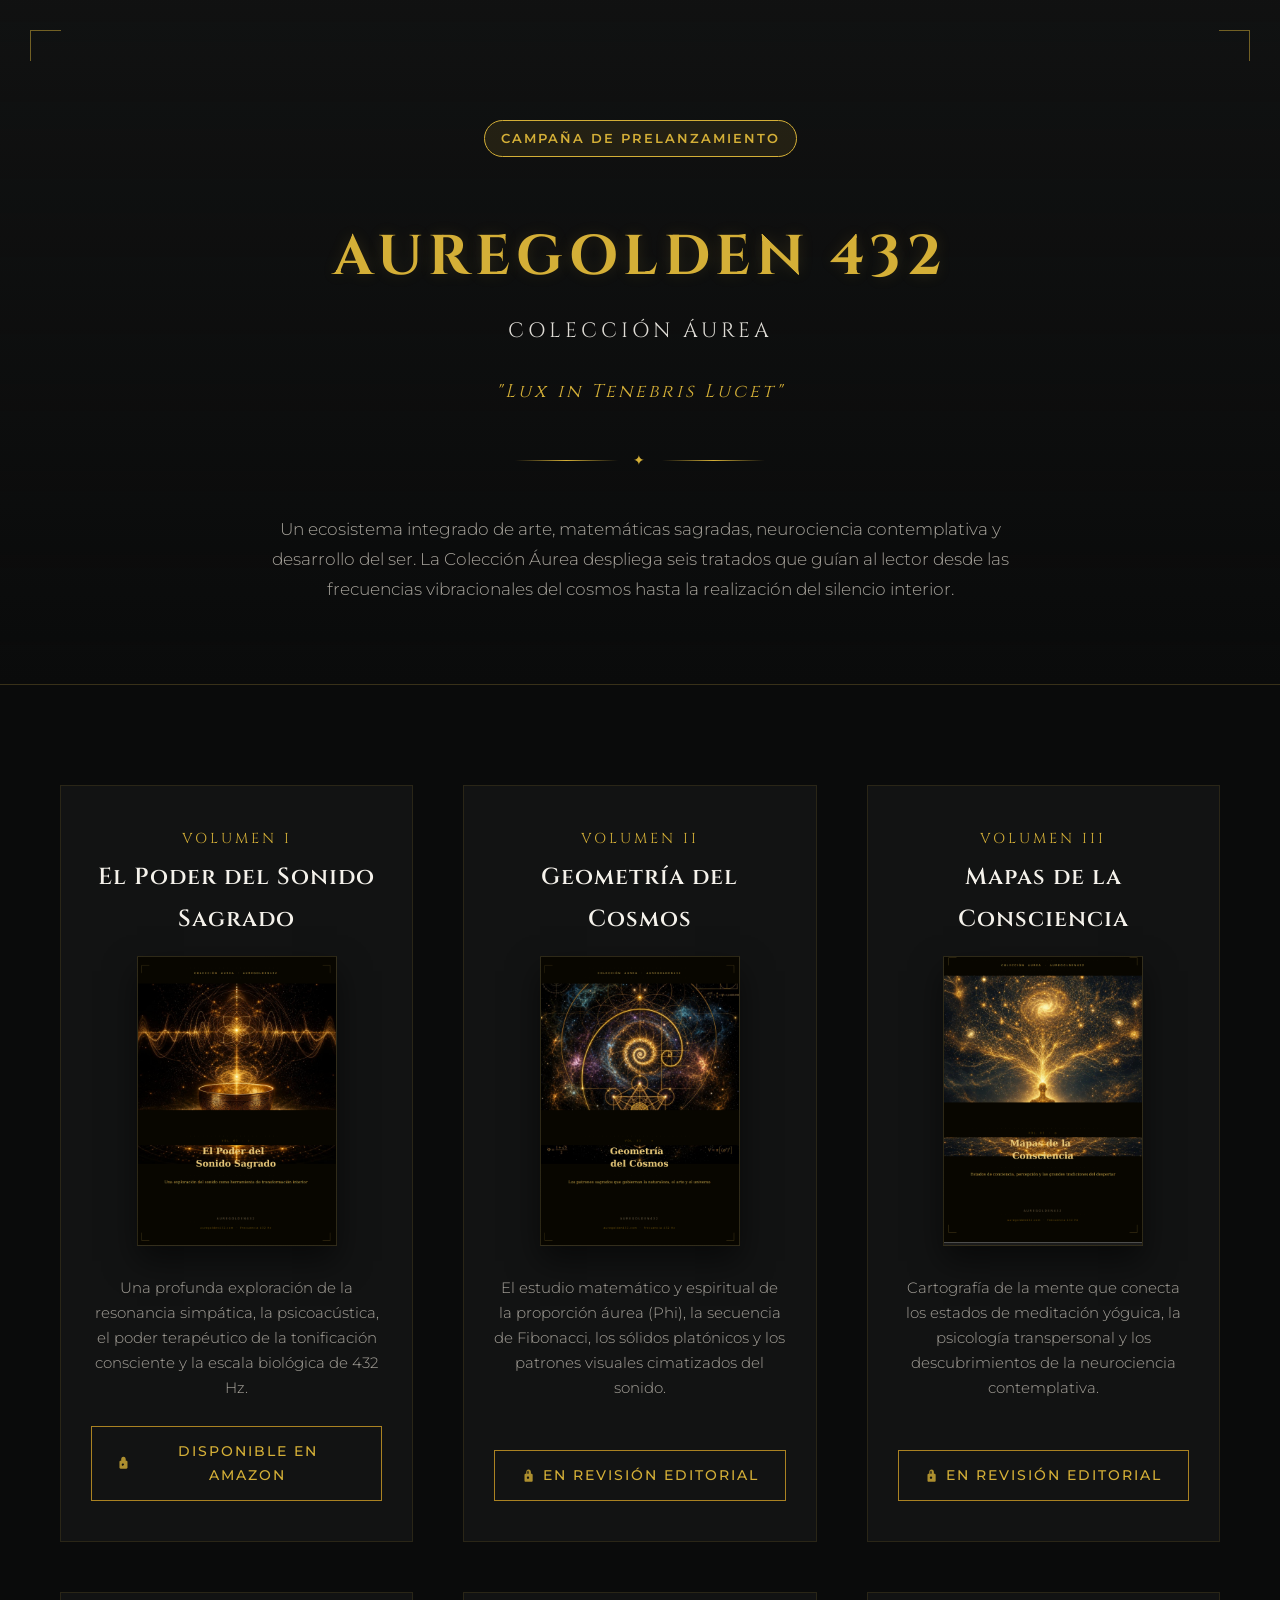
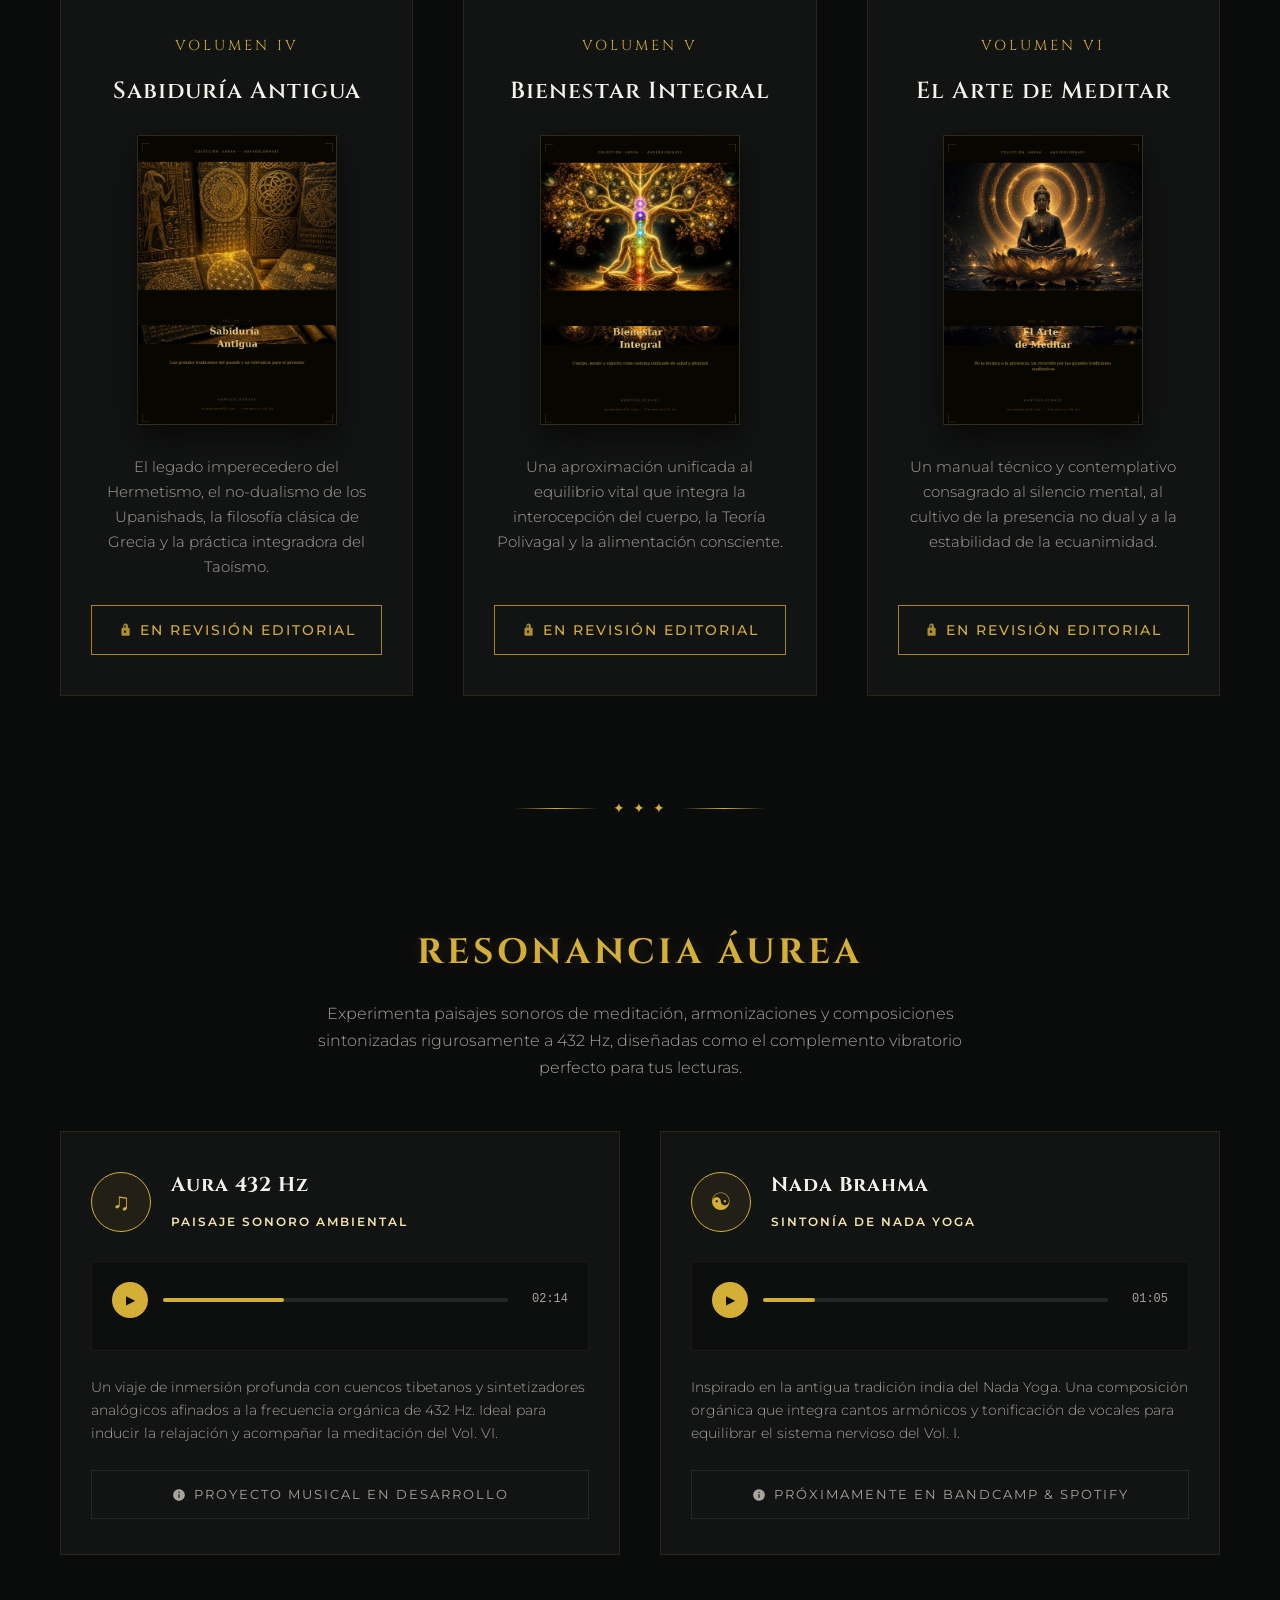
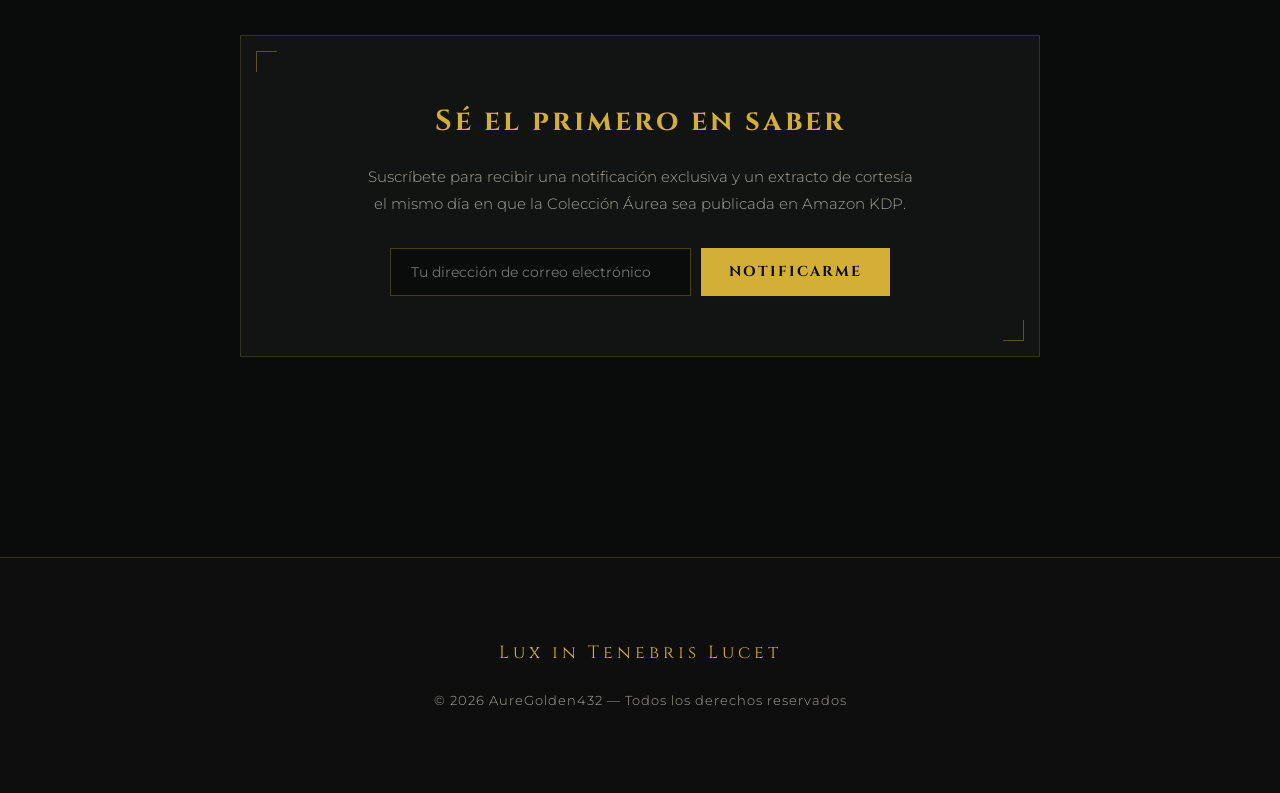
==== commit 818842bf: "Update release status and descriptions in biblioteca.html" ====
--- a/biblioteca.html
+++ b/biblioteca.html
@@ -682,7 +682,7 @@
                 <p>El estudio matemático y espiritual de la proporción áurea (Phi), la secuencia de Fibonacci, los sólidos platónicos y los patrones visuales cimatizados del sonido.</p>
                 <div class="btn-coming">
                     <svg viewBox="0 0 24 24"><path d="M18 8h-1V6c0-2.76-1.24-5-4-5S9 3.24 9 6v2H8c-1.1 0-2 .9-2 2v10c0 1.1.9 2 2 2h10c1.1 0 2-.9 2-2V10c0-1.1-.9-2-2-2zm-6 9c-1.1 0-2-.9-2-2s.9-2 2-2 2 .9 2 2-.9 2-2 2zm3.1-9H10.9V6c0-1.66.3-3 1.1-3s1.1 1.34 1.1 3v2z"/></svg>
-                    Próximamente en Amazon
+                    En revisión editorial
                 </div>
             </div>
 
@@ -700,7 +700,7 @@
                 <p>Cartografía de la mente que conecta los estados de meditación yóguica, la psicología transpersonal y los descubrimientos de la neurociencia contemplativa.</p>
                 <div class="btn-coming">
                     <svg viewBox="0 0 24 24"><path d="M18 8h-1V6c0-2.76-1.24-5-4-5S9 3.24 9 6v2H8c-1.1 0-2 .9-2 2v10c0 1.1.9 2 2 2h10c1.1 0 2-.9 2-2V10c0-1.1-.9-2-2-2zm-6 9c-1.1 0-2-.9-2-2s.9-2 2-2 2 .9 2 2-.9 2-2 2zm3.1-9H10.9V6c0-1.66.3-3 1.1-3s1.1 1.34 1.1 3v2z"/></svg>
-                    Próximamente en Amazon
+                    En revisión editorial
                 </div>
             </div>
 
@@ -718,7 +718,7 @@
                 <p>El legado imperecedero del Hermetismo, el no-dualismo de los Upanishads, la filosofía clásica de Grecia y la práctica integradora del Taoísmo.</p>
                 <div class="btn-coming">
                     <svg viewBox="0 0 24 24"><path d="M18 8h-1V6c0-2.76-1.24-5-4-5S9 3.24 9 6v2H8c-1.1 0-2 .9-2 2v10c0 1.1.9 2 2 2h10c1.1 0 2-.9 2-2V10c0-1.1-.9-2-2-2zm-6 9c-1.1 0-2-.9-2-2s.9-2 2-2 2 .9 2 2-.9 2-2 2zm3.1-9H10.9V6c0-1.66.3-3 1.1-3s1.1 1.34 1.1 3v2z"/></svg>
-                    Próximamente en Amazon
+                    En revisión editorial
                 </div>
             </div>
 
@@ -736,7 +736,7 @@
                 <p>Una aproximación unificada al equilibrio vital que integra la interocepción del cuerpo, la Teoría Polivagal y la alimentación consciente.</p>
                 <div class="btn-coming">
                     <svg viewBox="0 0 24 24"><path d="M18 8h-1V6c0-2.76-1.24-5-4-5S9 3.24 9 6v2H8c-1.1 0-2 .9-2 2v10c0 1.1.9 2 2 2h10c1.1 0 2-.9 2-2V10c0-1.1-.9-2-2-2zm-6 9c-1.1 0-2-.9-2-2s.9-2 2-2 2 .9 2 2-.9 2-2 2zm3.1-9H10.9V6c0-1.66.3-3 1.1-3s1.1 1.34 1.1 3v2z"/></svg>
-                    Próximamente en Amazon
+                    En revisión editorial
                 </div>
             </div>
 
@@ -754,7 +754,7 @@
                 <p>Un manual técnico y contemplativo consagrado al silencio mental, al cultivo de la presencia no dual y a la estabilidad de la ecuanimidad.</p>
                 <div class="btn-coming">
                     <svg viewBox="0 0 24 24"><path d="M18 8h-1V6c0-2.76-1.24-5-4-5S9 3.24 9 6v2H8c-1.1 0-2 .9-2 2v10c0 1.1.9 2 2 2h10c1.1 0 2-.9 2-2V10c0-1.1-.9-2-2-2zm-6 9c-1.1 0-2-.9-2-2s.9-2 2-2 2 .9 2 2-.9 2-2 2zm3.1-9H10.9V6c0-1.66.3-3 1.1-3s1.1 1.34 1.1 3v2z"/></svg>
-                    Próximamente en Amazon
+                    En revisión editorial
                 </div>
             </div>
 
@@ -799,7 +799,7 @@
 
                 <div class="btn-music-release">
                     <svg viewBox="0 0 24 24"><path d="M12 2C6.48 2 2 6.48 2 12s4.48 10 10 10 10-4.48 10-10S17.52 2 12 2zm1 14.5h-2v-6h2v6zm0-8h-2V6.5h2v2z"/></svg>
-                    Próximamente en Bandcamp & Spotify
+                    Proyecto musical en desarrollo
                 </div>
             </div>
 
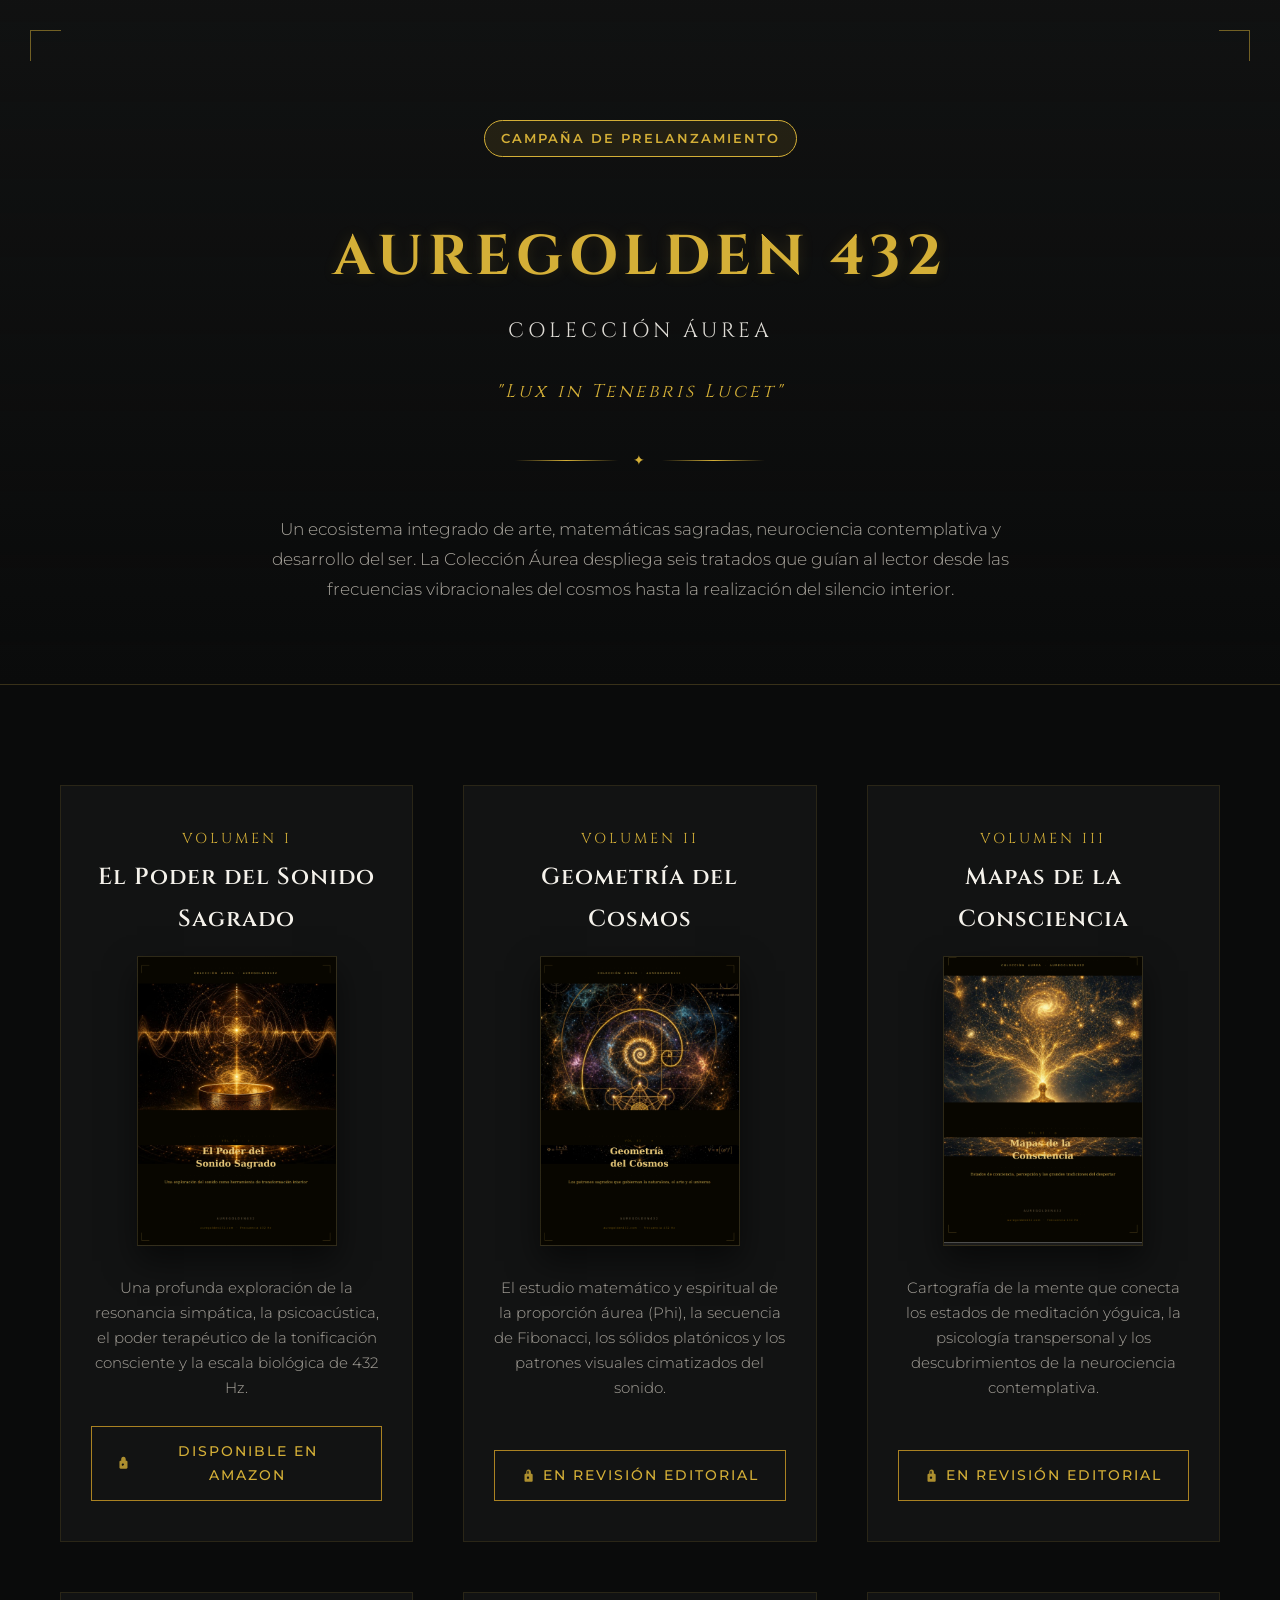
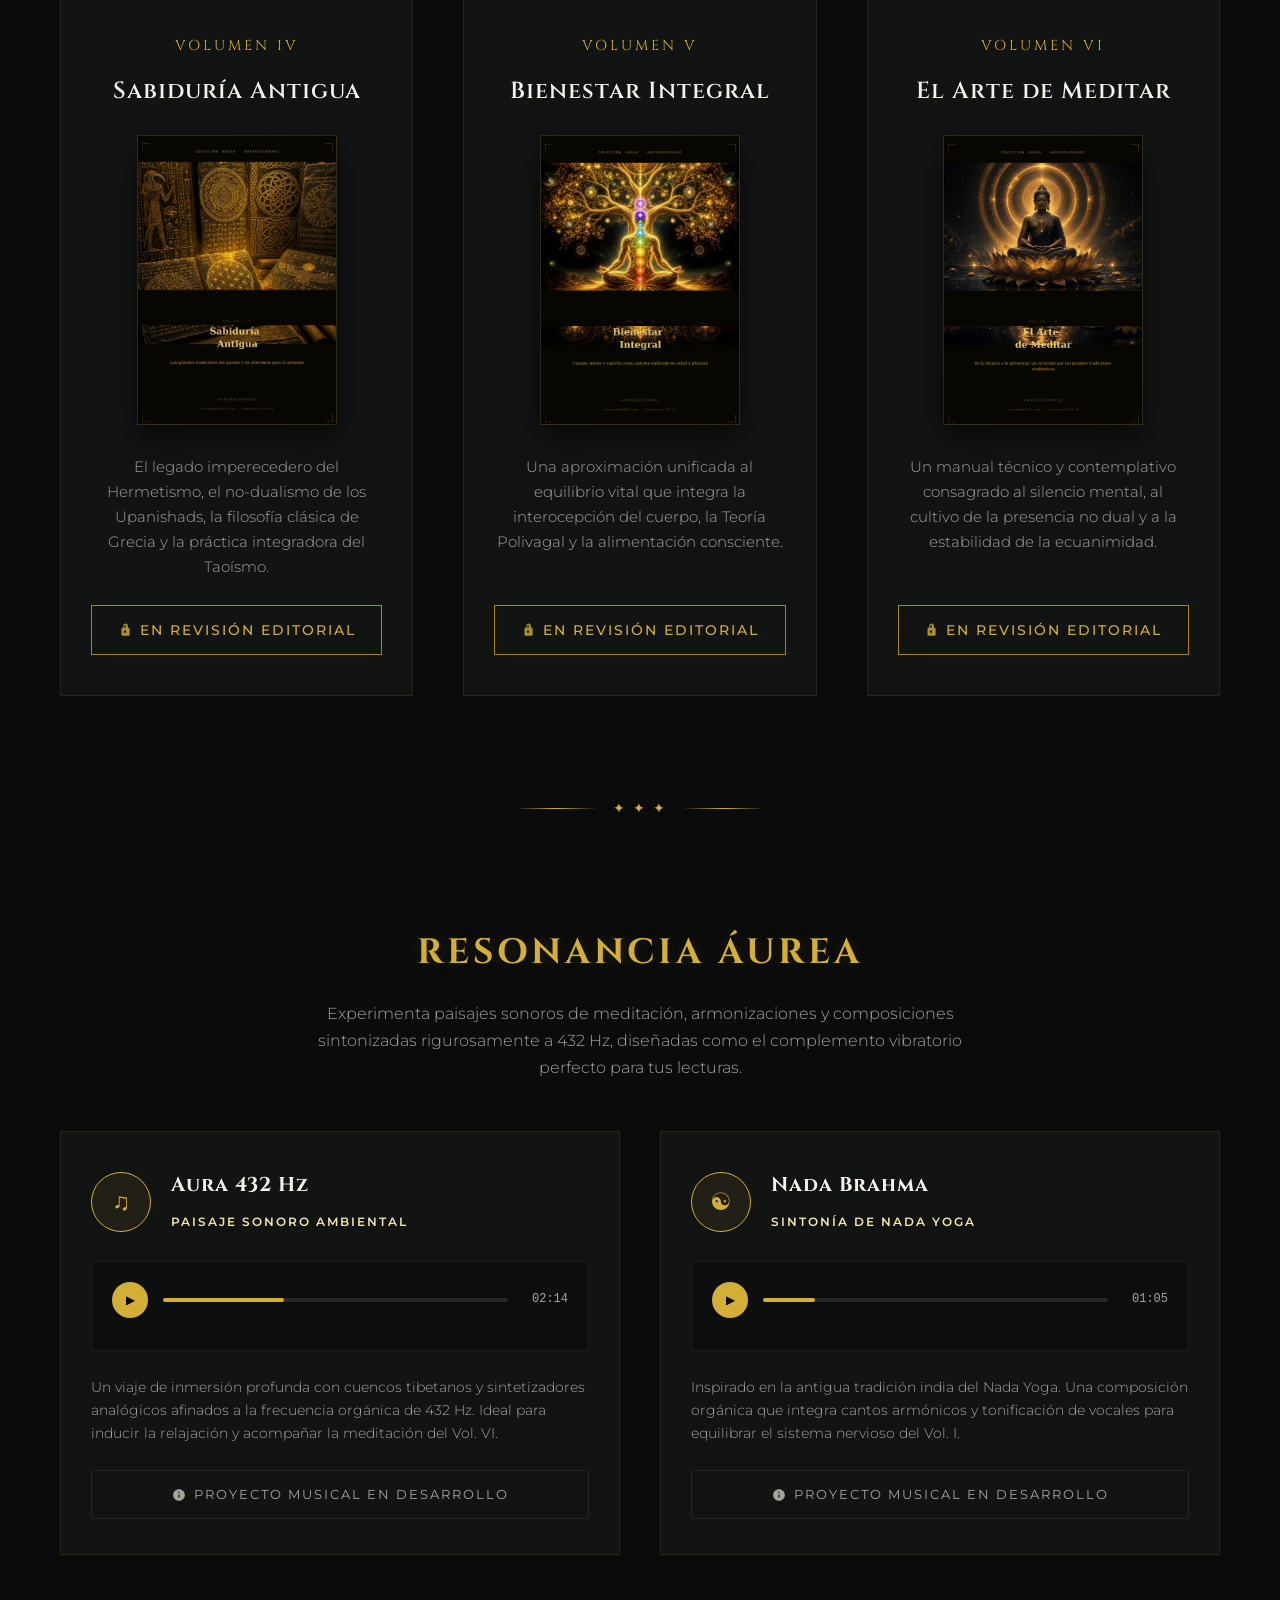
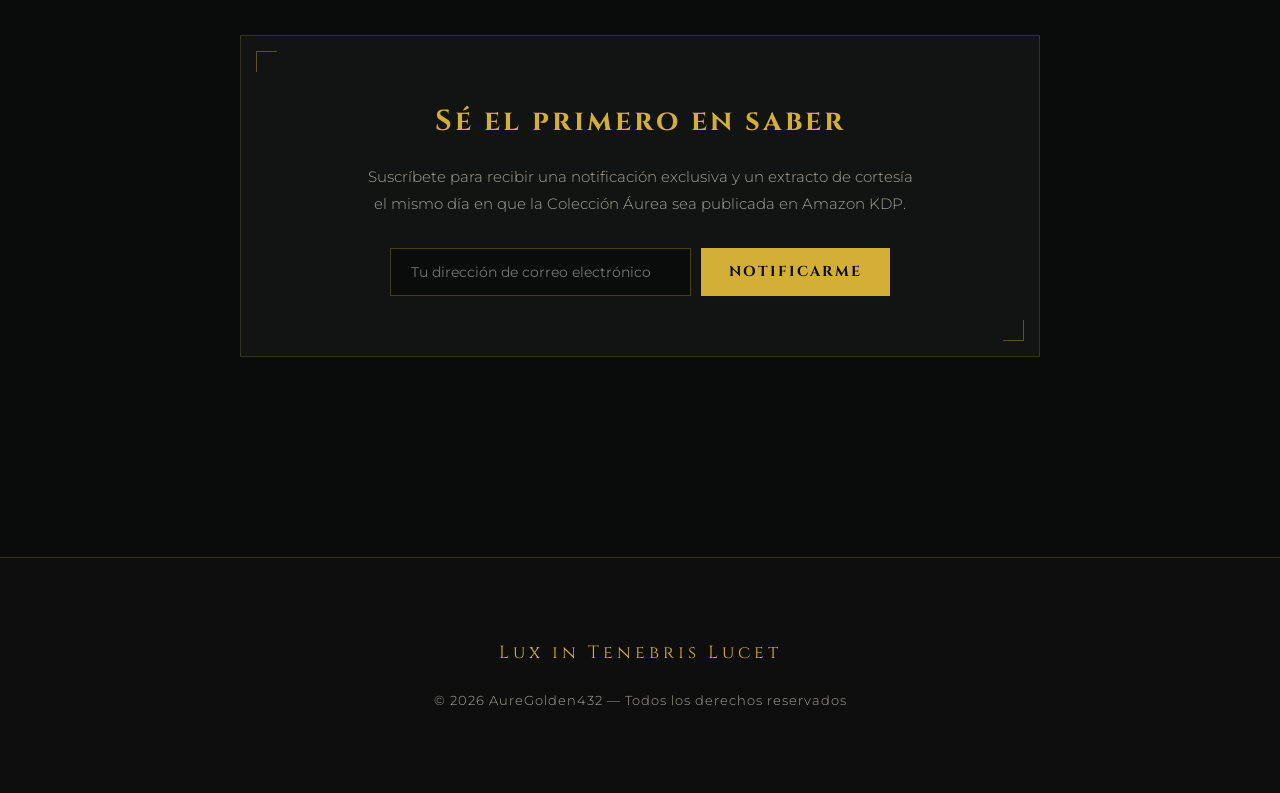
==== commit d845cfbf: "Update biblioteca.html" ====
--- a/biblioteca.html
+++ b/biblioteca.html
@@ -830,7 +830,7 @@
 
                 <div class="btn-music-release">
                     <svg viewBox="0 0 24 24"><path d="M12 2C6.48 2 2 6.48 2 12s4.48 10 10 10 10-4.48 10-10S17.52 2 12 2zm1 14.5h-2v-6h2v6zm0-8h-2V6.5h2v2z"/></svg>
-                    Próximamente en Bandcamp & Spotify
+                    Proyecto musical en desarrollo
                 </div>
             </div>
 
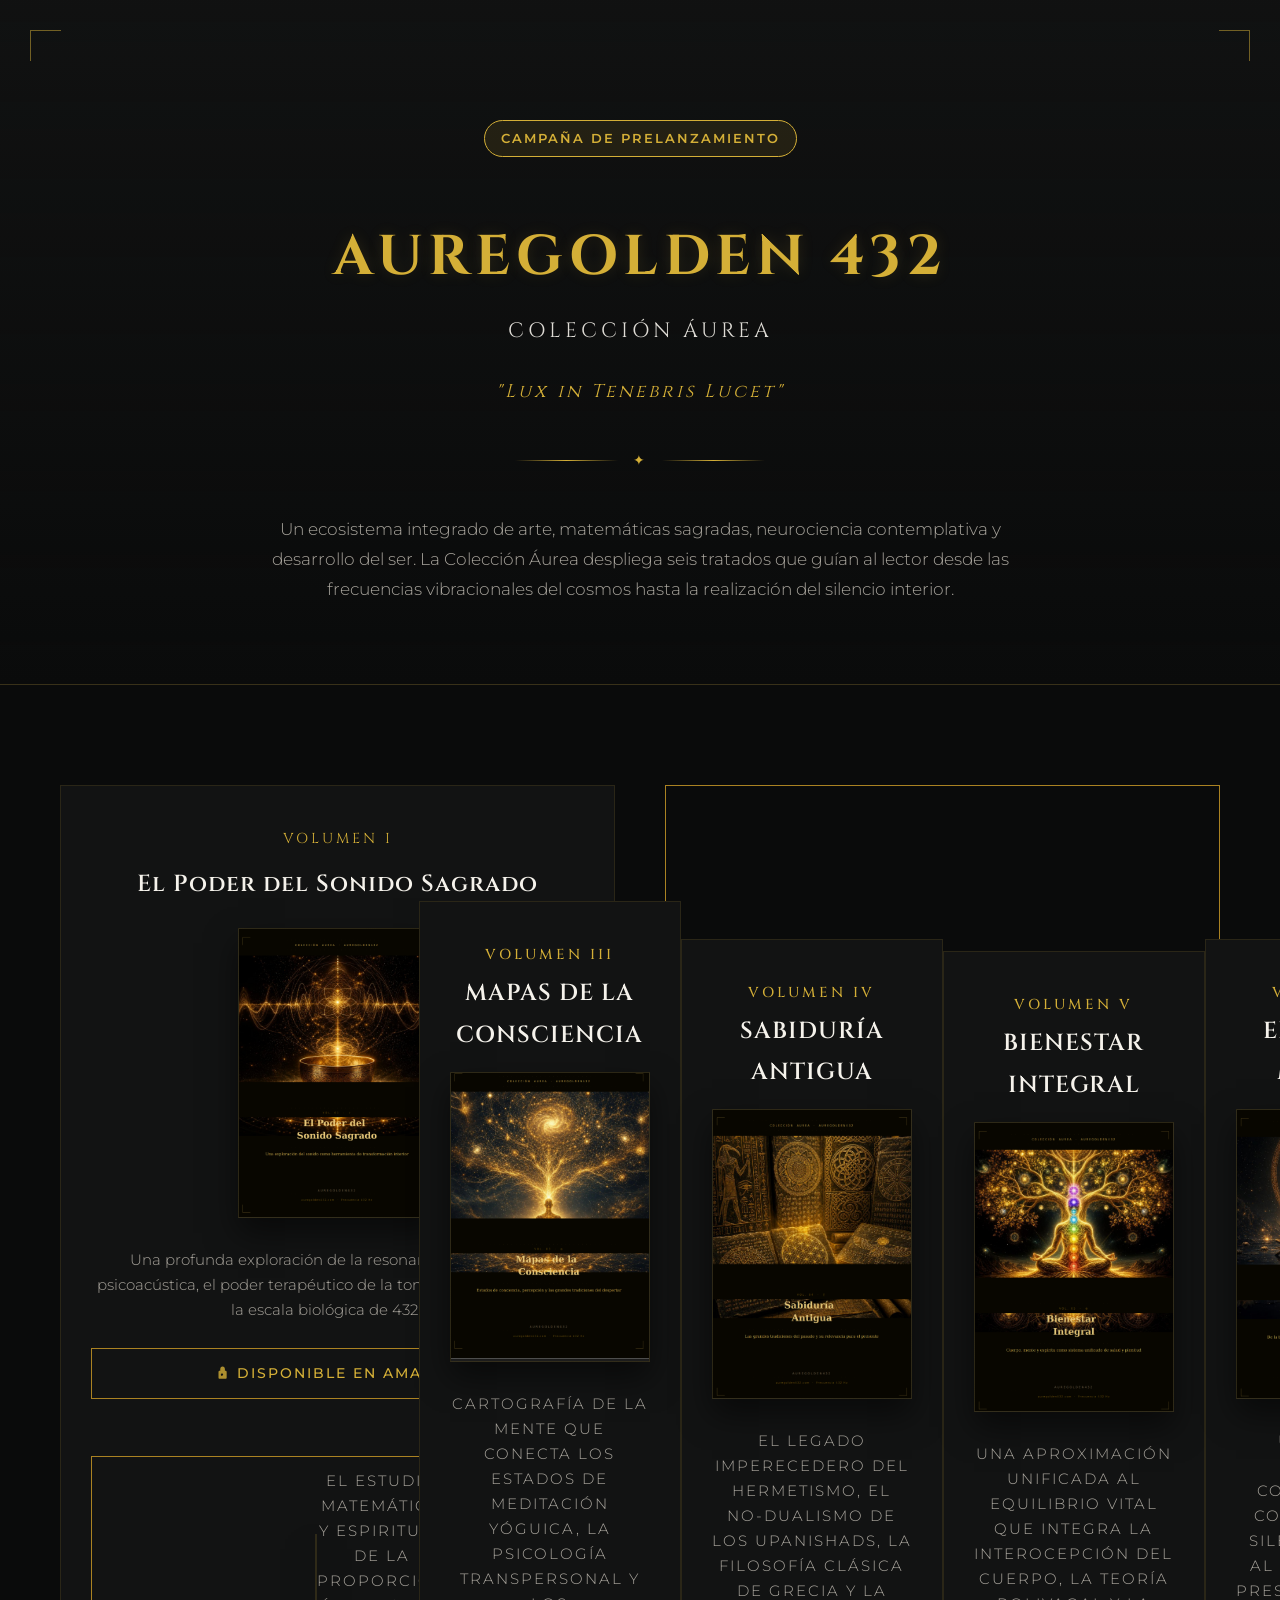
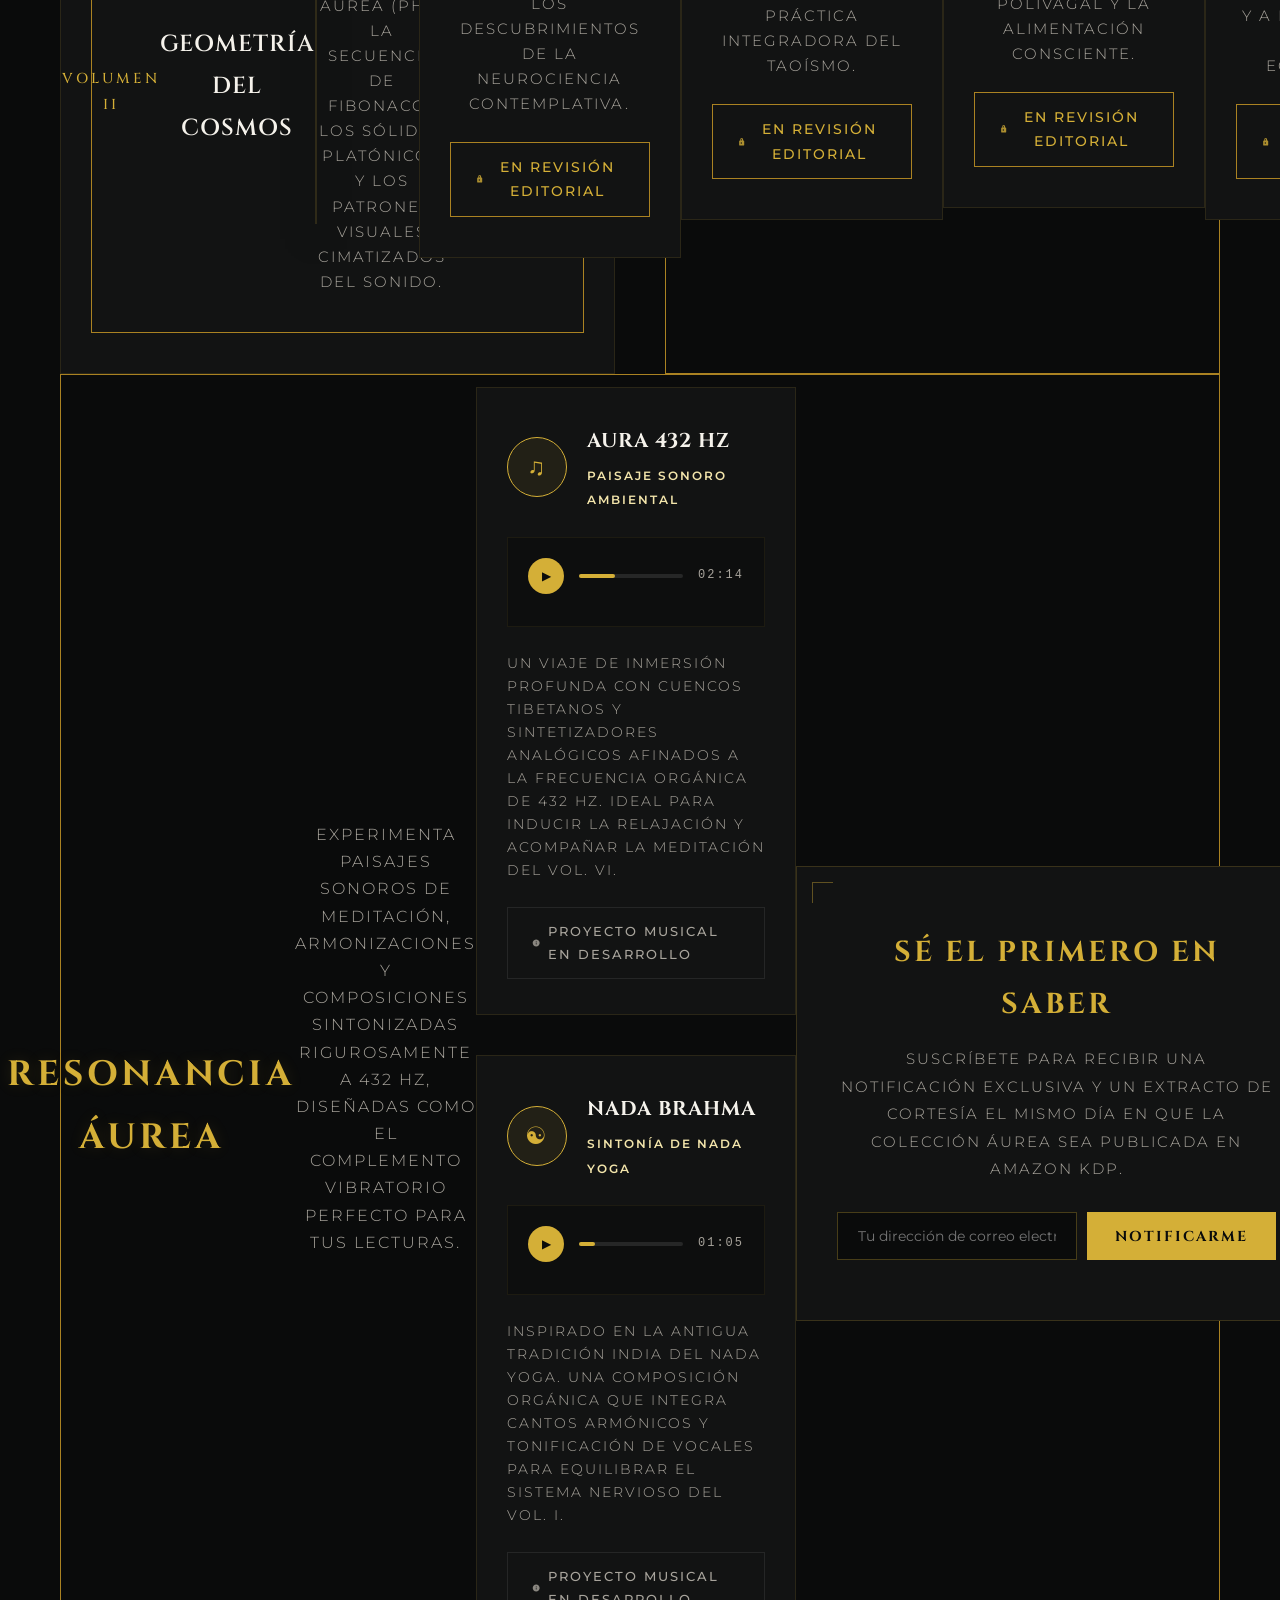
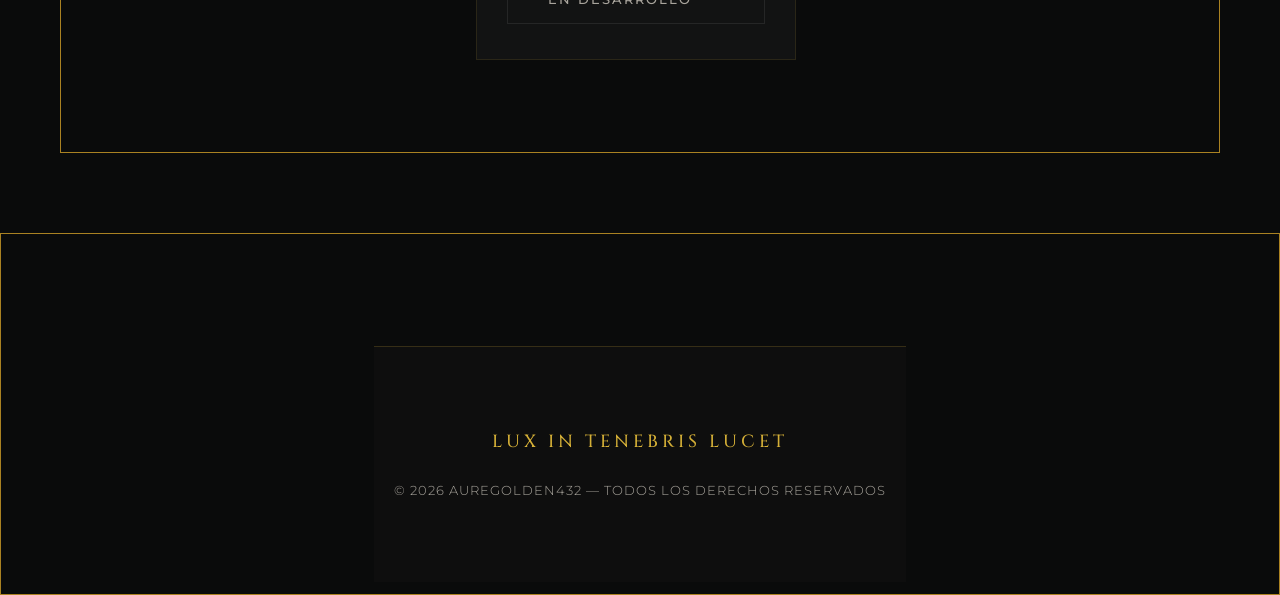
==== commit 15059847: "Fix HTML structure and add links in biblioteca.html" ====
--- a/biblioteca.html
+++ b/biblioteca.html
@@ -666,7 +666,16 @@
     Disponible en Amazon
 
 </a>
-            </div>
+
+<br><br>
+<a class="btn-coming"
+   href="
+ Leer Prólogo
+
+</a>
+
+</div>
+``
 
             <!-- Volumen II -->
             <div class="card">
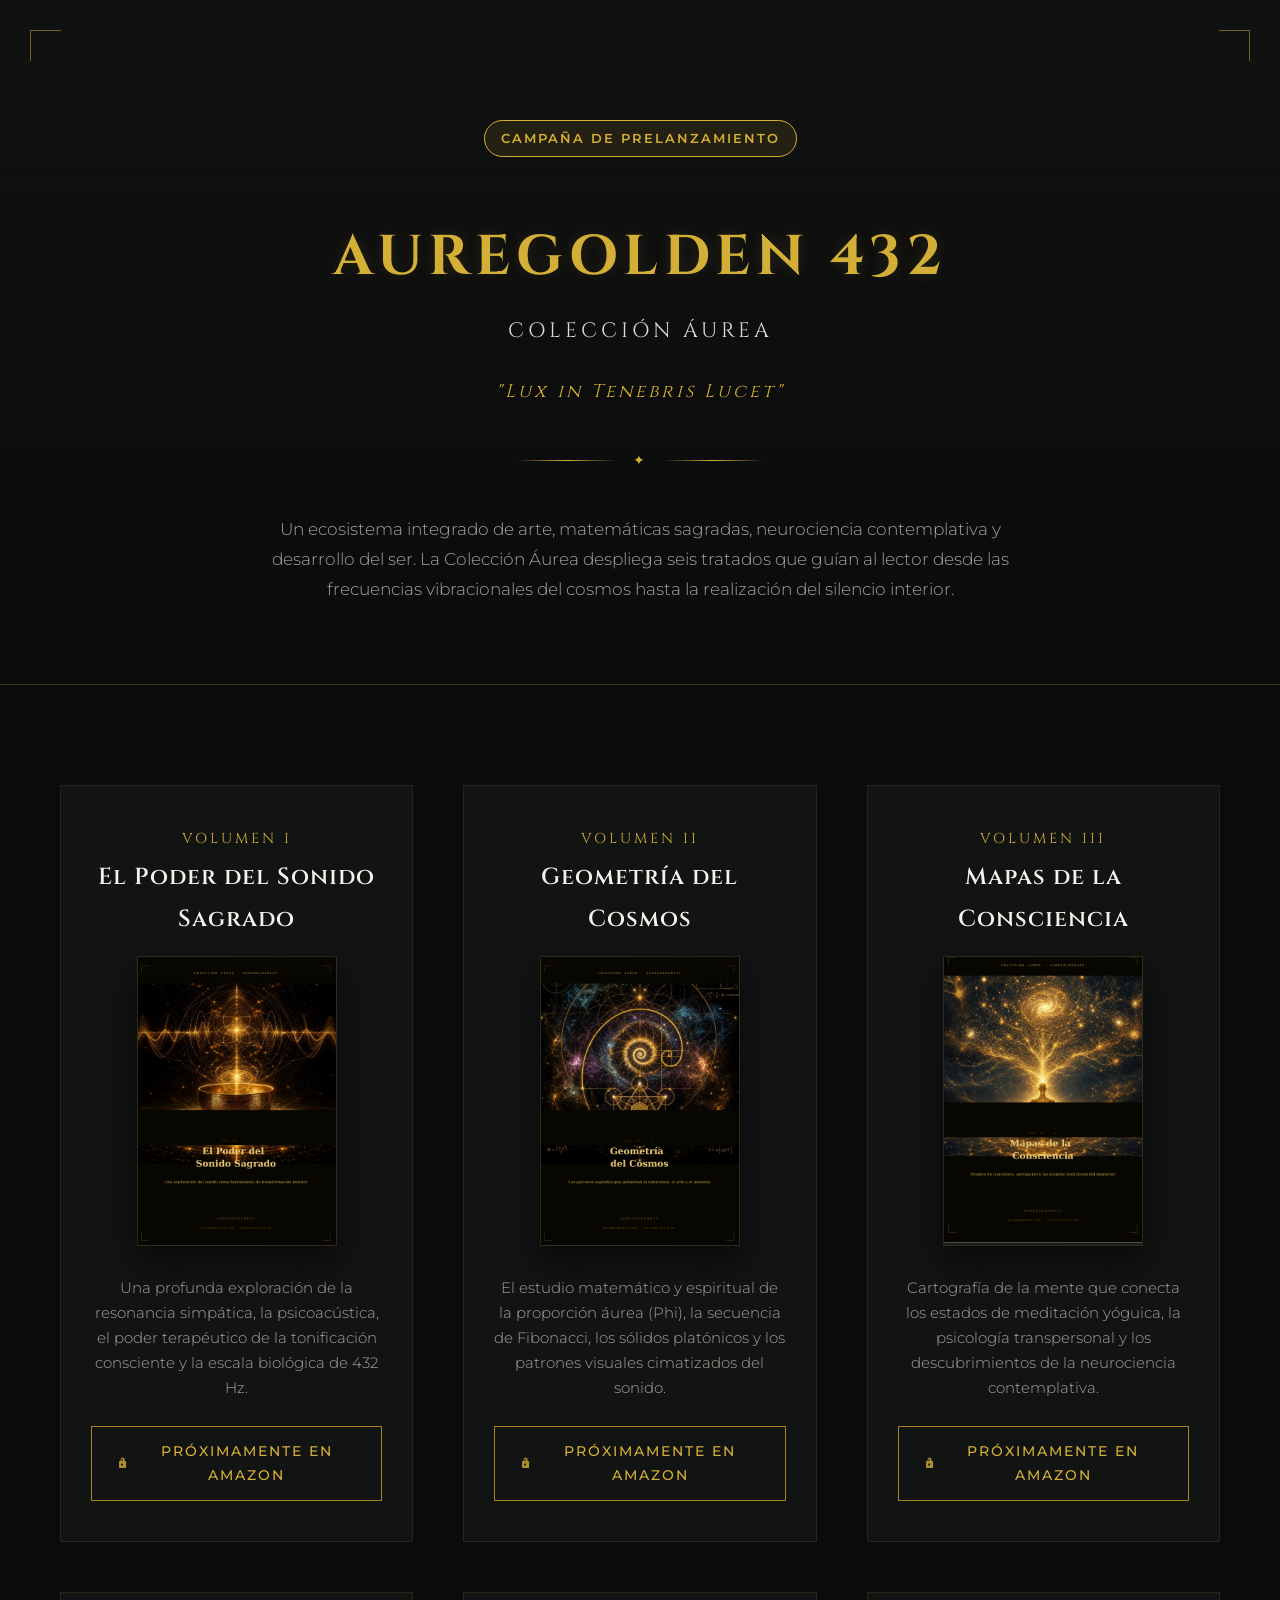
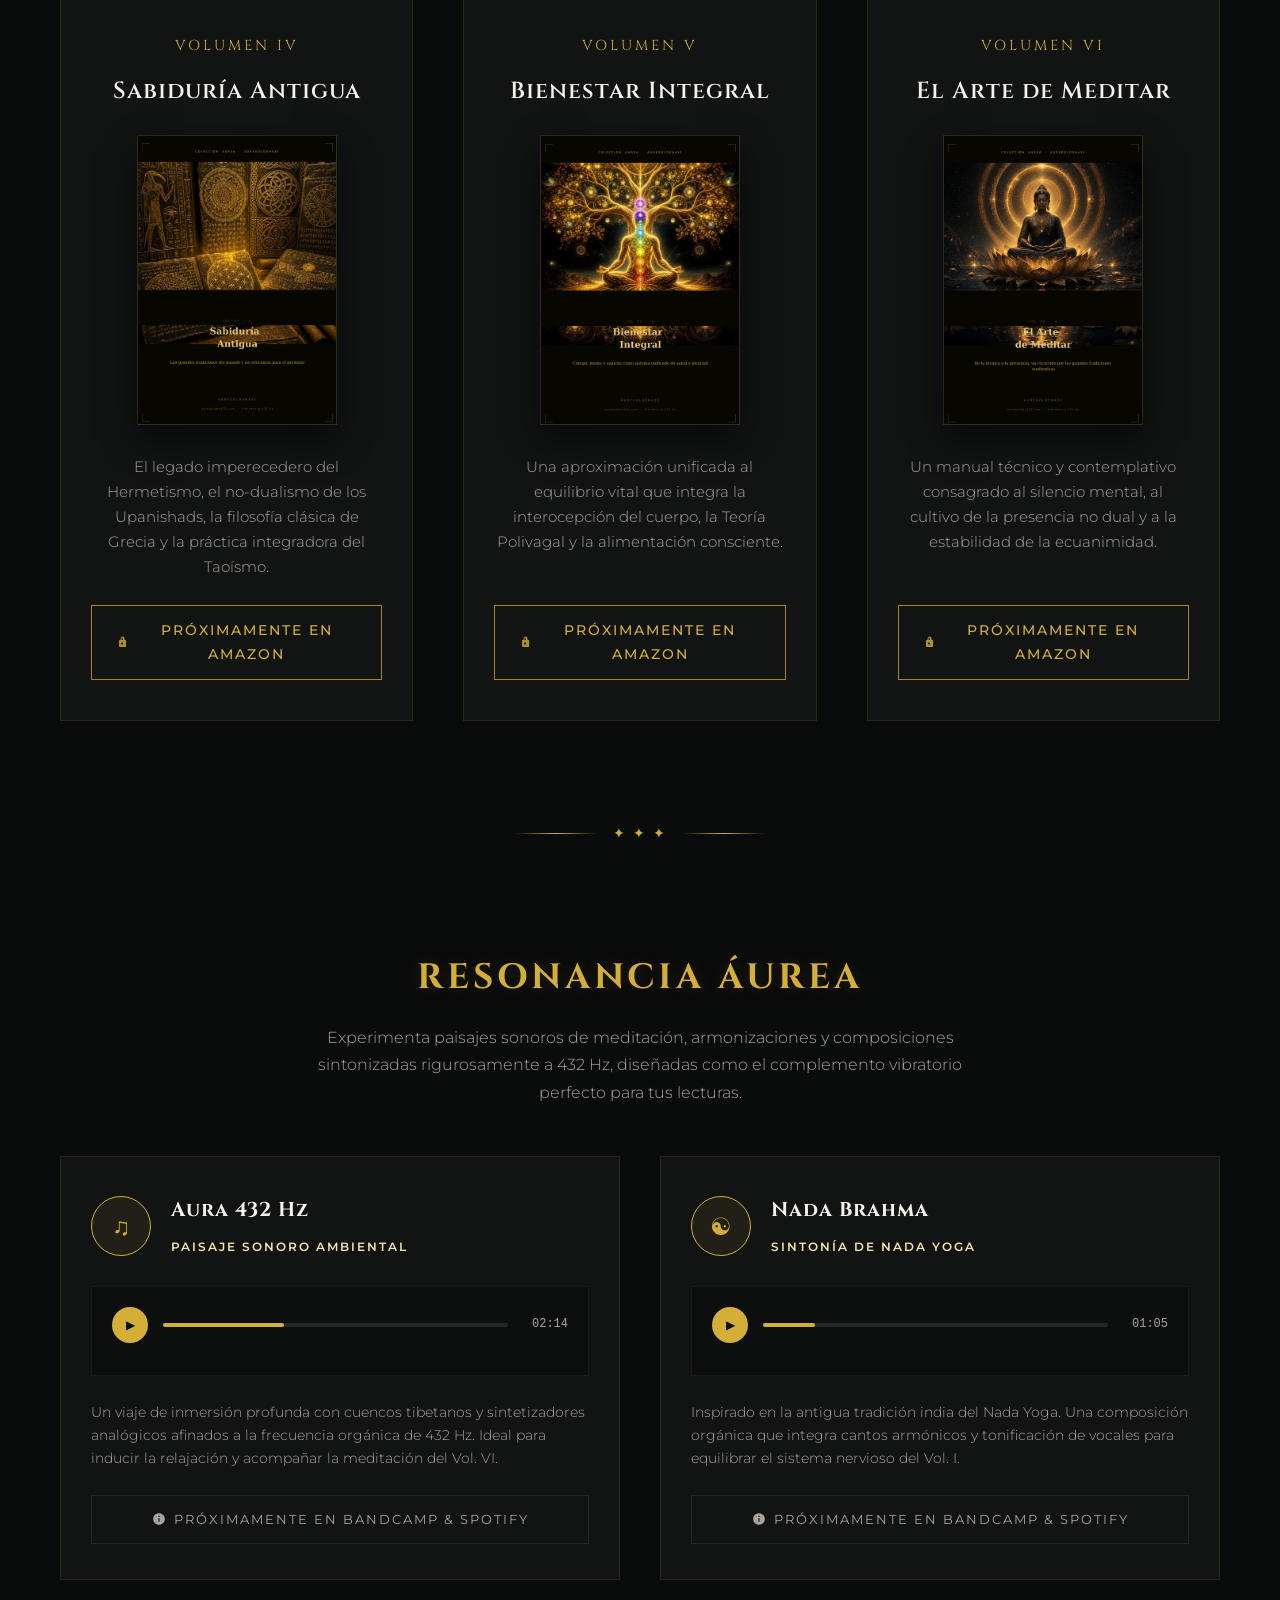
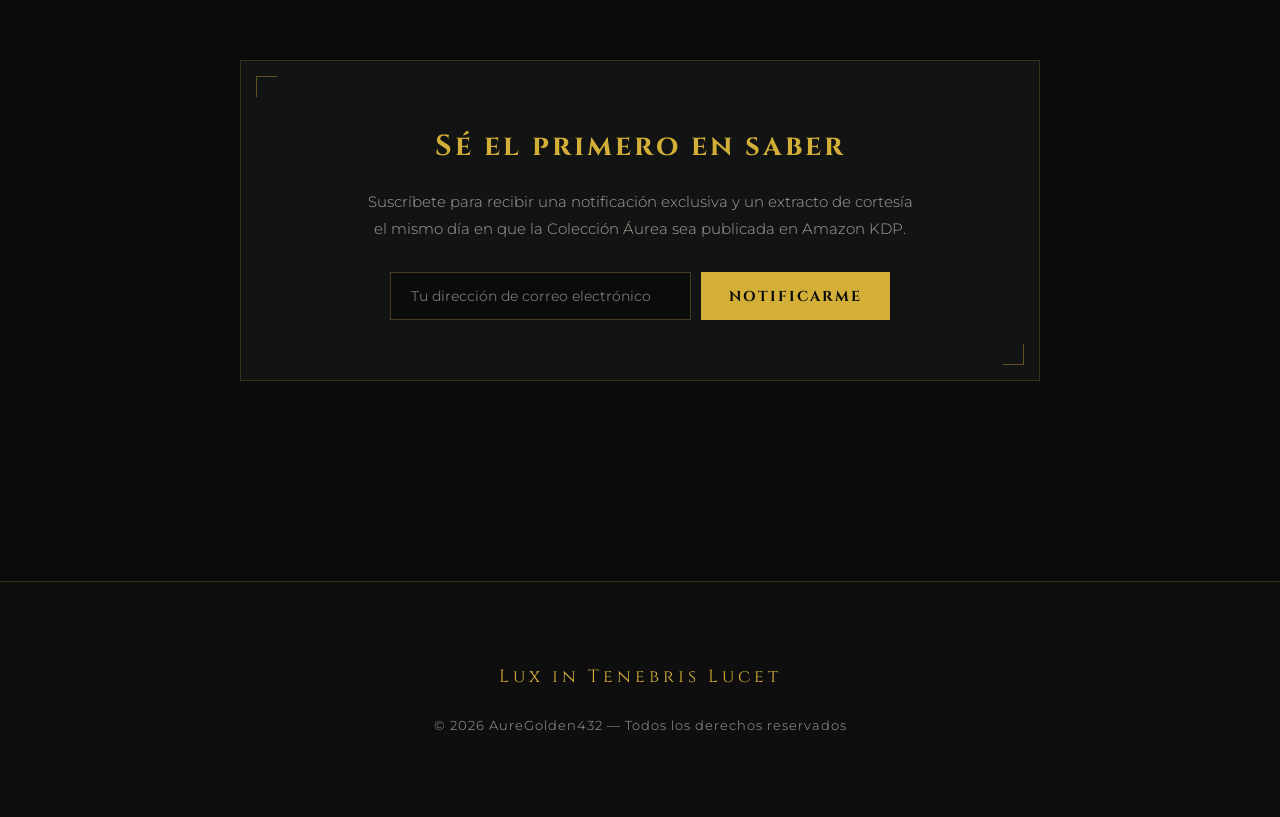
==== commit 6e09c6c9: "SEO: dirección canónica en cada página, sitemap.xml y robots.txt Ayuda a Google a indexar auregolden" ====
--- a/biblioteca.html
+++ b/biblioteca.html
@@ -4,6 +4,8 @@
     <meta charset="UTF-8">
     <meta name="viewport" content="width=device-width, initial-scale=1.0">
     <title>AureGolden 432 — Colección Áurea (Edición Limitada)</title>
+    <link rel="canonical" href="https://auregolden432.com/biblioteca.html"/>
+    <meta name="description" content="Colección Áurea: seis libros de AureGolden432 sobre el sonido, la afinación en 432 Hz, la geometría, la consciencia y la meditación."/>
     <!-- Fuentes elegantes de Google Fonts -->
     <link href="https://fonts.googleapis.com/css2?family=Cinzel:wght@400;600;700&family=Montserrat:wght@300;400;500;600&display=swap" rel="stylesheet">
     <style>
@@ -657,25 +659,11 @@
                     </div>
                 </div>
                 <p>Una profunda exploración de la resonancia simpática, la psicoacústica, el poder terapéutico de la tonificación consciente y la escala biológica de 432 Hz.</p>
-                <a class="btn-coming"
-   href="https://www.amazon.es/dp/B0HGN8BSTH"
-   target="_blank">
-
-    <svg viewBox="0 0 24 24"><path d="M18 8h-1V6c0-2.76-1.24-5-4-5S9 3.24 9 6v2H8c-1.1 0-2 .9-2 2v10c0 1.1.9 2 2 2h10c1.1 0 2-.9 2-2V10c0-1.1-.9-2-2-2zm-6 9c-1.1 0-2-.9-2-2s.9-2 2-2 2 .9 2 2-.3v2z"/></svg>
-
-    Disponible en Amazon
-
-</a>
-
-<br><br>
-<a class="btn-coming"
-   href="
- Leer Prólogo
-
-</a>
-
-</div>
-``
+                <div class="btn-coming">
+                    <svg viewBox="0 0 24 24"><path d="M18 8h-1V6c0-2.76-1.24-5-4-5S9 3.24 9 6v2H8c-1.1 0-2 .9-2 2v10c0 1.1.9 2 2 2h10c1.1 0 2-.9 2-2V10c0-1.1-.9-2-2-2zm-6 9c-1.1 0-2-.9-2-2s.9-2 2-2 2 .9 2 2-.9 2-2 2zm3.1-9H10.9V6c0-1.66.3-3 1.1-3s1.1 1.34 1.1 3v2z"/></svg>
+                    Próximamente en Amazon
+                </div>
+            </div>
 
             <!-- Volumen II -->
             <div class="card">
@@ -691,7 +679,7 @@
                 <p>El estudio matemático y espiritual de la proporción áurea (Phi), la secuencia de Fibonacci, los sólidos platónicos y los patrones visuales cimatizados del sonido.</p>
                 <div class="btn-coming">
                     <svg viewBox="0 0 24 24"><path d="M18 8h-1V6c0-2.76-1.24-5-4-5S9 3.24 9 6v2H8c-1.1 0-2 .9-2 2v10c0 1.1.9 2 2 2h10c1.1 0 2-.9 2-2V10c0-1.1-.9-2-2-2zm-6 9c-1.1 0-2-.9-2-2s.9-2 2-2 2 .9 2 2-.9 2-2 2zm3.1-9H10.9V6c0-1.66.3-3 1.1-3s1.1 1.34 1.1 3v2z"/></svg>
-                    En revisión editorial
+                    Próximamente en Amazon
                 </div>
             </div>
 
@@ -709,7 +697,7 @@
                 <p>Cartografía de la mente que conecta los estados de meditación yóguica, la psicología transpersonal y los descubrimientos de la neurociencia contemplativa.</p>
                 <div class="btn-coming">
                     <svg viewBox="0 0 24 24"><path d="M18 8h-1V6c0-2.76-1.24-5-4-5S9 3.24 9 6v2H8c-1.1 0-2 .9-2 2v10c0 1.1.9 2 2 2h10c1.1 0 2-.9 2-2V10c0-1.1-.9-2-2-2zm-6 9c-1.1 0-2-.9-2-2s.9-2 2-2 2 .9 2 2-.9 2-2 2zm3.1-9H10.9V6c0-1.66.3-3 1.1-3s1.1 1.34 1.1 3v2z"/></svg>
-                    En revisión editorial
+                    Próximamente en Amazon
                 </div>
             </div>
 
@@ -727,7 +715,7 @@
                 <p>El legado imperecedero del Hermetismo, el no-dualismo de los Upanishads, la filosofía clásica de Grecia y la práctica integradora del Taoísmo.</p>
                 <div class="btn-coming">
                     <svg viewBox="0 0 24 24"><path d="M18 8h-1V6c0-2.76-1.24-5-4-5S9 3.24 9 6v2H8c-1.1 0-2 .9-2 2v10c0 1.1.9 2 2 2h10c1.1 0 2-.9 2-2V10c0-1.1-.9-2-2-2zm-6 9c-1.1 0-2-.9-2-2s.9-2 2-2 2 .9 2 2-.9 2-2 2zm3.1-9H10.9V6c0-1.66.3-3 1.1-3s1.1 1.34 1.1 3v2z"/></svg>
-                    En revisión editorial
+                    Próximamente en Amazon
                 </div>
             </div>
 
@@ -745,7 +733,7 @@
                 <p>Una aproximación unificada al equilibrio vital que integra la interocepción del cuerpo, la Teoría Polivagal y la alimentación consciente.</p>
                 <div class="btn-coming">
                     <svg viewBox="0 0 24 24"><path d="M18 8h-1V6c0-2.76-1.24-5-4-5S9 3.24 9 6v2H8c-1.1 0-2 .9-2 2v10c0 1.1.9 2 2 2h10c1.1 0 2-.9 2-2V10c0-1.1-.9-2-2-2zm-6 9c-1.1 0-2-.9-2-2s.9-2 2-2 2 .9 2 2-.9 2-2 2zm3.1-9H10.9V6c0-1.66.3-3 1.1-3s1.1 1.34 1.1 3v2z"/></svg>
-                    En revisión editorial
+                    Próximamente en Amazon
                 </div>
             </div>
 
@@ -763,7 +751,7 @@
                 <p>Un manual técnico y contemplativo consagrado al silencio mental, al cultivo de la presencia no dual y a la estabilidad de la ecuanimidad.</p>
                 <div class="btn-coming">
                     <svg viewBox="0 0 24 24"><path d="M18 8h-1V6c0-2.76-1.24-5-4-5S9 3.24 9 6v2H8c-1.1 0-2 .9-2 2v10c0 1.1.9 2 2 2h10c1.1 0 2-.9 2-2V10c0-1.1-.9-2-2-2zm-6 9c-1.1 0-2-.9-2-2s.9-2 2-2 2 .9 2 2-.9 2-2 2zm3.1-9H10.9V6c0-1.66.3-3 1.1-3s1.1 1.34 1.1 3v2z"/></svg>
-                    En revisión editorial
+                    Próximamente en Amazon
                 </div>
             </div>
 
@@ -808,7 +796,7 @@
 
                 <div class="btn-music-release">
                     <svg viewBox="0 0 24 24"><path d="M12 2C6.48 2 2 6.48 2 12s4.48 10 10 10 10-4.48 10-10S17.52 2 12 2zm1 14.5h-2v-6h2v6zm0-8h-2V6.5h2v2z"/></svg>
-                    Proyecto musical en desarrollo
+                    Próximamente en Bandcamp & Spotify
                 </div>
             </div>
 
@@ -839,7 +827,7 @@
 
                 <div class="btn-music-release">
                     <svg viewBox="0 0 24 24"><path d="M12 2C6.48 2 2 6.48 2 12s4.48 10 10 10 10-4.48 10-10S17.52 2 12 2zm1 14.5h-2v-6h2v6zm0-8h-2V6.5h2v2z"/></svg>
-                    Proyecto musical en desarrollo
+                    Próximamente en Bandcamp & Spotify
                 </div>
             </div>
 
